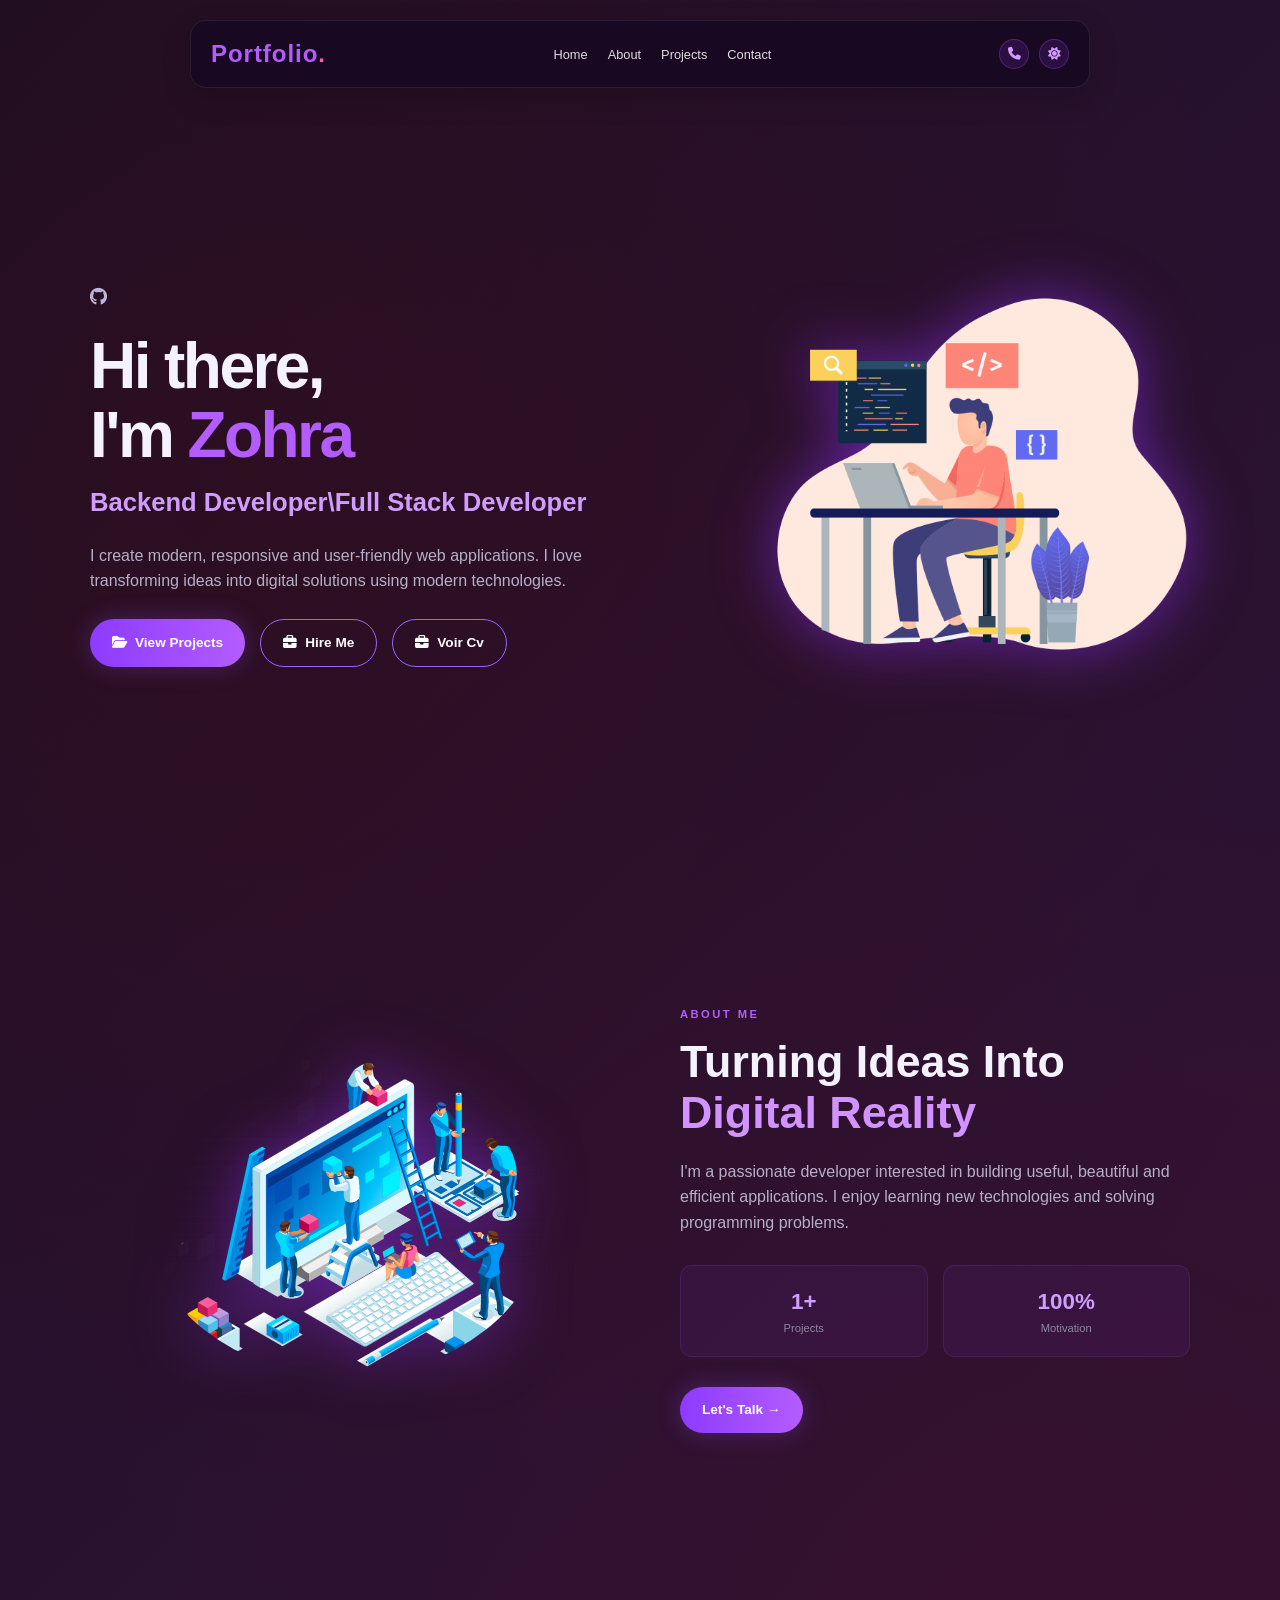
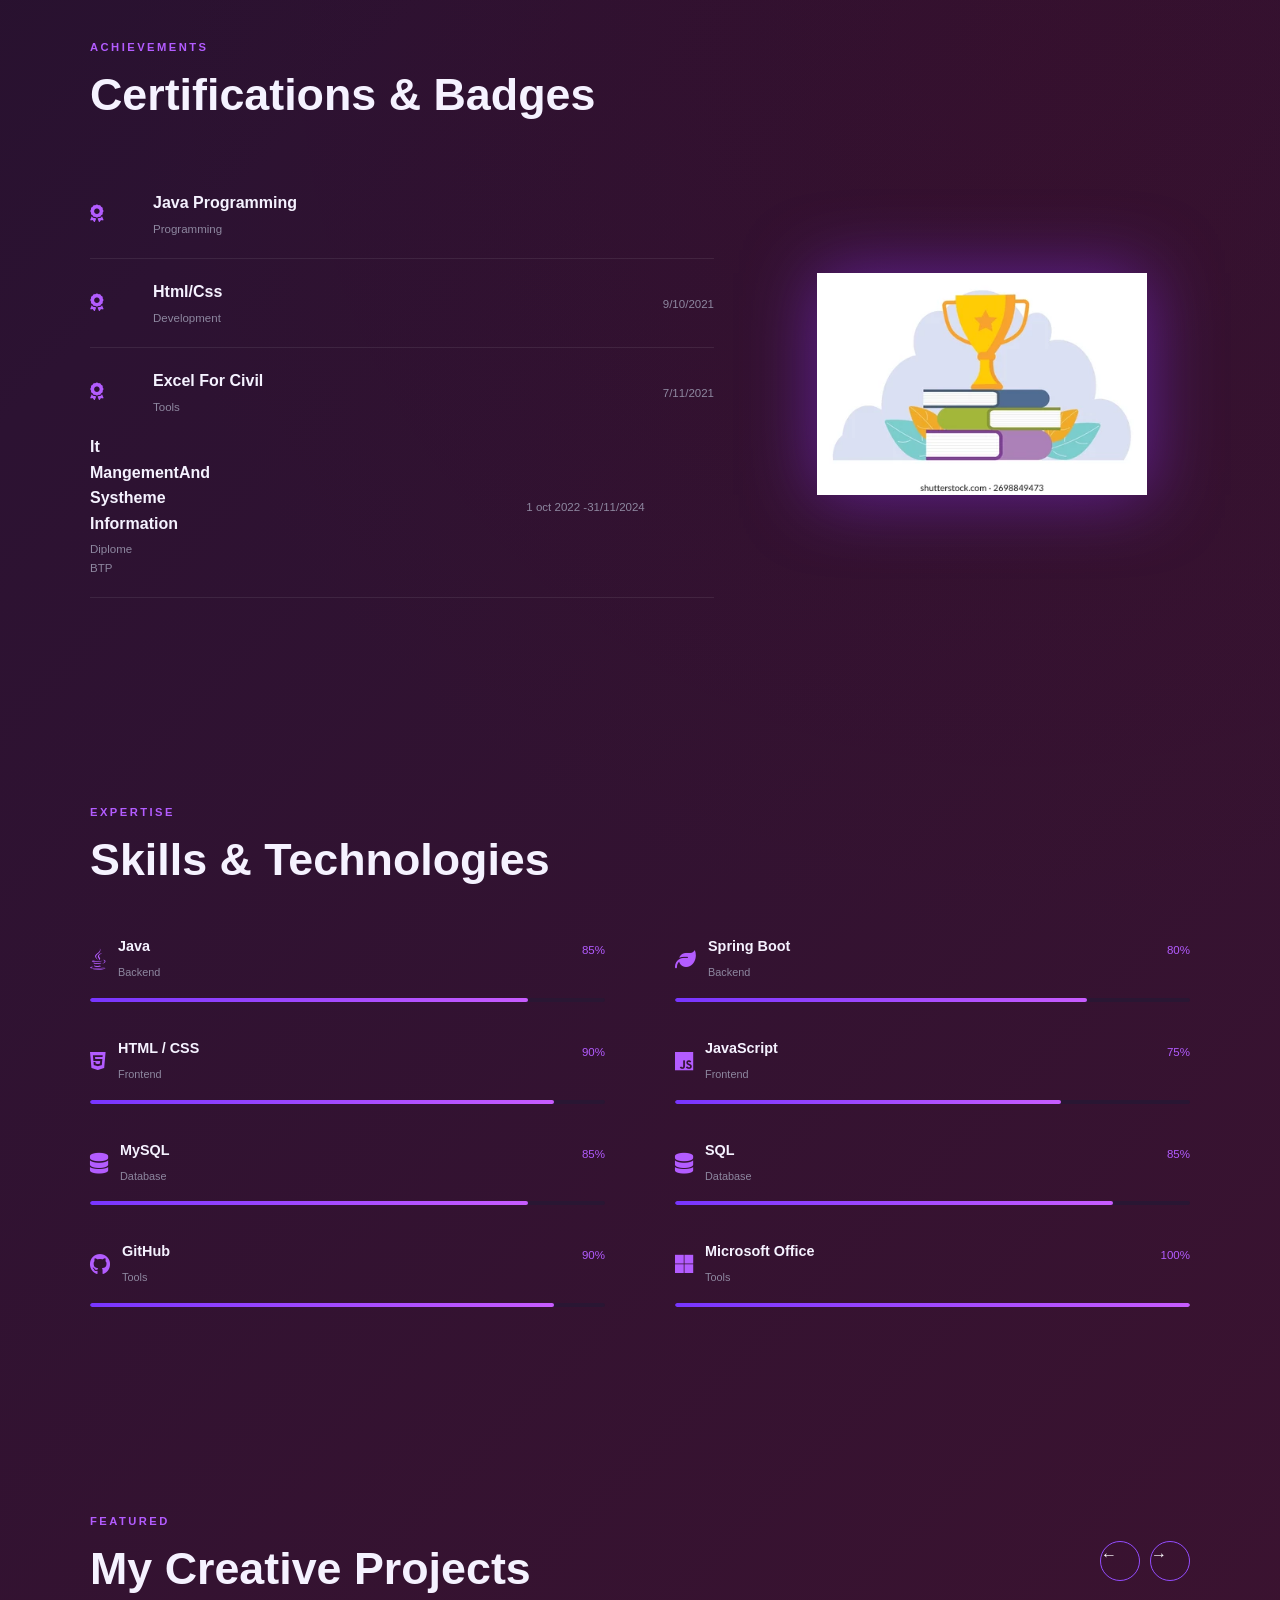
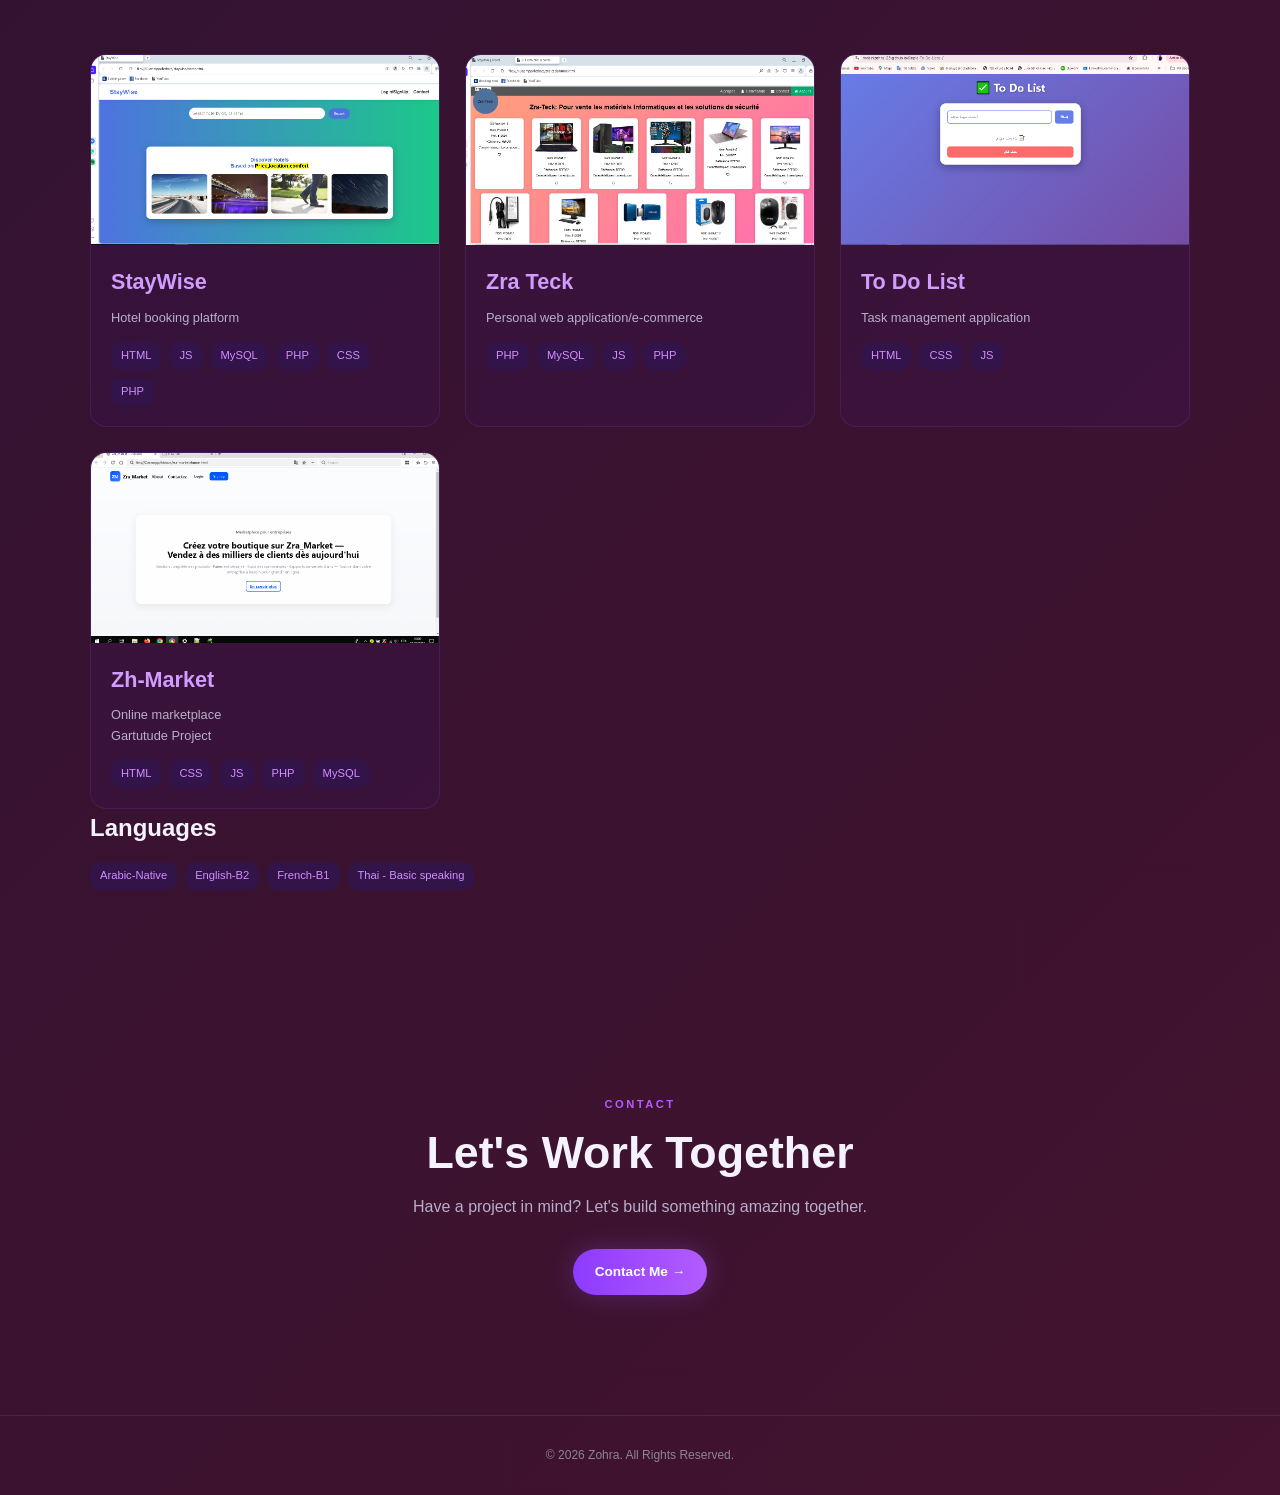
==== index.html @ 06c8cf7c "Revise CV link and certificate information Updated CV link text and modified certificate details." ====
<!DOCTYPE html>
<html lang="en">
<head>
    <meta charset="UTF-8">
    <meta name="viewport" content="width=device-width, initial-scale=1.0">

    <title>My Portfolio</title>

    <link rel="stylesheet" href="style.css">

    <!-- Icons -->
    <link rel="stylesheet"
          href="https://cdnjs.cloudflare.com/ajax/libs/font-awesome/6.5.2/css/all.min.css">
</head>

<body>

    <!-- ================= NAVBAR ================= -->

    <header>
        <nav class="navbar">

            <div class="logo">
                Portfolio<span>.</span>
            </div>

            <ul class="nav-links">
                <li><a href="#home">Home</a></li>
                <li><a href="about.html">About</a></li>
                <li><a href="projet.html">Projects</a></li>
                <li><a href="contact.html">Contact</a></li>
            </ul>

            <div class="nav-icons">
                <i class="fa-solid fa-phone"></i>
                <i class="fa-solid fa-sun"></i>
            </div>

        </nav>
    </header>


    <!-- ================= HERO ================= -->

    <section class="hero" id="home">

        <div class="hero-content">

            <div class="social-icons">
                <a href="https://github.com/MdainiZohra123" target="_blank" rel="noreferrer"><i class="fa-brands fa-github"></i></a>
                <a href="mailto:zohramdaini199@gmail.com"><i class="fa-brands fa-gmail"></i></a>
            </div>

            <h1>
                Hi there,<br> I'm <span>Zohra</span>
            </h1>

            <h2>Backend Developer\Full Stack Developer</h2>

            <p>
                I create modern, responsive and user-friendly web applications.
                I love transforming ideas into digital solutions using modern
                technologies.
            </p>

            <div class="hero-buttons">
                <a href="projet.html" class="btn primary">
                    <i class="fa-solid fa-folder-open"></i>
                    View Projects
                </a>

                <a href="contact.html" class="btn secondary">
                    <i class="fa-solid fa-briefcase"></i>
                    Hire Me
                </a>
                
                <a href="cv.pdf" class="btn secondary">
                    <i class="fa-solid fa-briefcase"></i>
                    Voir  Cv 
                </a>
            </div>

        </div>


        <div class="hero-image">
            <img src="dev.png" alt="Developer">
        </div>

    </section>


    <!-- ================= ABOUT ================= -->

    <section class="about" id="about">

        <div class="about-image">
            <img src="about.png" alt="About me">
        </div>

        <div class="about-content">

            <small>ABOUT ME</small>

            <h2>
                Turning Ideas Into
                <span>Digital Reality</span>
            </h2>

            <p>
                I'm a passionate developer interested in building useful,
                beautiful and efficient applications. I enjoy learning new
                technologies and solving programming problems.
            </p>

            <div class="stats">

              
                <div class="stat">
                    <strong>1+</strong>
                    <span>Projects</span>
                </div>

                <div class="stat">
                    <strong>100%</strong>
                    <span>Motivation</span>
                </div>

            </div>

            <a href="contact.html" class="btn primary">
                Let's Talk →
            </a>

        </div>

    </section>


    <!-- ================= CERTIFICATES ================= -->

    <section class="certificates" id="certificates">

        <div class="section-title">

            <small>ACHIEVEMENTS</small>

            <h2>Certifications & Badges</h2>

        </div>

        <div class="cert-container">

            <div class="cert-list">

                <div class="certificate">
                    <div class="cert-icon">
                        <i class="fa-solid fa-award"></i>
                    </div>

                    <div>
                        <h3>Java Programming</h3>
                        <p>Programming</p>
                    </div>

                </div>


                <div class="certificate">
                    <div class="cert-icon">
                        <i class="fa-solid fa-award"></i>
                    </div>

                    <div>
                        <h3>Html/Css</h3>
                        <p>Development</p>
                    </div>

                    <div class="cert-date">
                        <small>9/10/2021</small>
               
                    </div>
                </div>


                <div class="certificate">
                    <div class="cert-icon">
                        <i class="fa-solid fa-award"></i>
                    </div>

                    <div>
                        <h3>Excel For Civil </h3>
                        <p>Tools</p>
                    </div>

                    <div class="cert-date">
                        <small>7/11/2021</small>
                        
                    </div>
                    
                    <div>
                        <h3>It MangementAnd Systheme Information  </h3>
                        <p>Diplome BTP </p>
                    </div>

                    <div class="cert-date">
                        <small>1 oct 2022 -31/11/2024</small>
                        
                    </div>
                </div>

            </div>

            <div class="certificate-image">
                <img src="cup.webp" alt="Certificate">
            </div>

        </div>

    </section>


    <!-- ================= SKILLS ================= -->

    <section class="skills" id="skills">

        <div class="section-title">

            <small>EXPERTISE</small>

            <h2>Skills & Technologies</h2>

        </div>


        <div class="skills-grid">

            <div class="skill">
                <div class="skill-name">
                    <i class="fa-brands fa-java"></i>
                    <div>
                        <strong>Java</strong>
                        <small>Backend</small>
                    </div>
                </div>

                <span>85%</span>

                <div class="progress">
                    <div style="width:85%"></div>
                </div>
            </div>


            <div class="skill">
                <div class="skill-name">
                    <i class="fa-solid fa-leaf"></i>
                    <div>
                        <strong>Spring Boot</strong>
                        <small>Backend</small>
                    </div>
                </div>

                <span>80%</span>

                <div class="progress">
                    <div style="width:80%"></div>
                </div>
            </div>


            <div class="skill">
                <div class="skill-name">
                    <i class="fa-brands fa-html5"></i>
                    <div>
                        <strong>HTML / CSS</strong>
                        <small>Frontend</small>
                    </div>
                </div>

                <span>90%</span>

                <div class="progress">
                    <div style="width:90%"></div>
                </div>
            </div>


            <div class="skill">
                <div class="skill-name">
                    <i class="fa-brands fa-js"></i>
                    <div>
                        <strong>JavaScript</strong>
                        <small>Frontend</small>
                    </div>
                </div>

                <span>75%</span>

                <div class="progress">
                    <div style="width:75%"></div>
                </div>
            </div>


            <div class="skill">
                <div class="skill-name">
                    <i class="fa-solid fa-database"></i>
                    <div>
                        <strong>MySQL</strong>
                        <small>Database</small>
                    </div>
                </div>

                <span>85%</span>

                <div class="progress">
                    <div style="width:85%"></div>
                </div>
            </div>

            <div class="skill">
                <div class="skill-name">
                    <i class="fa-solid fa-database"></i>
                    <div>
                        <strong>SQL</strong>
                        <small>Database</small>
                    </div>
                </div>

                <span>85%</span>

                <div class="progress">
                    <div style="width:85%"></div>
                </div>
            </div>

            <div class="skill">
                <div class="skill-name">
                    <i class="fa-brands fa-github"></i>
                    <div>
                        <strong>GitHub</strong>
                        <small>Tools</small>
                    </div>
                </div>

                <span>90%</span>

                <div class="progress">
                    <div style="width:90%"></div>
                </div>
            </div>

            <div class="skill">
                <div class="skill-name">
                    <i class="fa-brands fa-microsoft"></i>
                    <div>
                        <strong>Microsoft Office</strong>
                        <small>Tools</small>
                    </div>
                </div>

                <span>100%</span>

                <div class="progress">
                    <div style="width:100%"></div>
                </div>
            </div>

        </div>

    </section>


    <!-- ================= PROJECTS ================= -->

    <section class="projects" id="projects">

        <div class="projects-header">

            <div>
                <small>FEATURED</small>
                <h2>My Creative Projects</h2>
            </div>

            <div class="project-buttons">
                <a class="arrow" href="projet.html" aria-label="View all projects">←</a>
                <a class="arrow" href="projet.html" aria-label="View all projects">→</a>
            </div>

        </div>


        <div class="projects-grid">

            <div class="project-card">
                <img src="projet image/stay-home.PNG" alt="Project 1">

                <div class="project-info">
                    <h3>StayWise</h3>
                    <p>Hotel booking platform</p>

                    <div class="tags">
                        <span>HTML</span>
                        <span>JS</span>
                        <span>MySQL</span>
                        <span>PHP</span>
                        <span>CSS</span>
                        <span>PHP</span>
                    </div>
                </div>
            </div>


            <div class="project-card">
                <img src="projet image/tek-home.PNG" alt="Project 2">

                <div class="project-info">
                    <h3>Zra Teck</h3>
                    <p>Personal web application/e-commerce</p>

                    <div class="tags">
                        <span>PHP</span>
                        <span>MySQL</span>
                        <span>JS</span>
                        <span>PHP</span>    
                    </div>
                </div>
            </div>


            <div class="project-card">
                <img src="projet image/todolisete.PNG" alt="Project 3">

                <div class="project-info">
                    <h3>To Do List</h3>
                    <p>Task management application</p>

                    <div class="tags">
                        <span>HTML</span>
                        <span>CSS</span>
                        <span>JS</span>
                    </div>
                </div>
            </div>
 <div class="project-card">
                <img src="projet image/market-home.PNG" alt="Project 3">

                <div class="project-info">
                    <h3>Zh-Market</h3>
                    <p>Online marketplace<br>Gartutude Project </p>

                    <div class="tags">
                        <span>HTML</span>
                        <span>CSS</span>
                        <span>JS</span>
                        <span>PHP</span>
                        <span>MySQL</span>
                    </div>
                </div>
            </div>
        </div>
        <h2>Languages</h2>

                    <div class="tags">
                        <span>Arabic-Native</span>
                        <span>English-B2</span>
                        <span>French-B1</span>
                        <span>Thai - Basic speaking</span>
                    </div>

    </section>


    <!-- ================= CONTACT ================= -->

    <section class="contact" id="contact">

        <small>CONTACT</small>

        <h2>Let's Work Together</h2>

        <p>
            Have a project in mind? Let's build something amazing together.
        </p>

        <a href="mailto:zohramdaini199@gmail.com" class="btn primary">
            Contact Me →
        </a>

    </section>


    <!-- ================= FOOTER ================= -->

    <footer>
        <p>© 2026 Zohra. All Rights Reserved.</p>
    </footer>

</body>
</html>
---- style.css ----
:root {
    --bg-dark: #1b0f25;
    --bg-mid: #2c1232;
    --bg-light: #43132f;
    --panel: rgba(39, 19, 52, 0.78);
    --panel-soft: rgba(90, 45, 119, 0.2);
    --primary: #b35cff;
    --primary-strong: #8d3bff;
    --primary-soft: #d09dff;
    --text: #f5f2ff;
    --muted: #b7afc9;
    --muted-2: #8d879f;
    --border: rgba(255, 255, 255, 0.08);
    --shadow: rgba(148, 62, 255, 0.35);
}

* {
    margin: 0;
    padding: 0;
    box-sizing: border-box;
}

html {
    scroll-behavior: smooth;
}

body {
    font-family: Arial, sans-serif;
    background:
        radial-gradient(circle at 20% 10%, rgba(80, 8, 8, 0.25), transparent 24%),
        radial-gradient(circle at 80% 35%, rgba(87, 5, 26, 0.14), transparent 28%),
        linear-gradient(135deg, var(--bg-dark), var(--bg-mid) 34%, var(--bg-light));
    color: var(--text);
    line-height: 1.6;
}

img {
    max-width: 100%;
    display: block;
}

a {
    color: inherit;
    text-decoration: none;
}

ul {
    list-style: none;
}

section {
    width: min(90%, 1100px);
    margin: 0 auto;
    padding: 100px 0;
}

h1,
h2,
h3,
p {
    margin: 0;
}

/* ================= NAVBAR ================= */

header {
    position: fixed;
    top: 20px;
    left: 50%;
    transform: translateX(-50%);
    width: min(90%, 900px);
    z-index: 1000;
}

.navbar,
header nav {
    display: flex;
    align-items: center;
    justify-content: space-between;
    gap: 20px;
    padding: 14px 20px;
    background: rgba(24, 8, 34, 0.82);
    border: 1px solid var(--border);
    border-radius: 16px;
    backdrop-filter: blur(14px);
    -webkit-backdrop-filter: blur(14px);
    box-shadow: 0 10px 30px rgba(0, 0, 0, 0.15);
}

.logo {
    font-size: 1.5rem;
    font-weight: 700;
    color: var(--primary);
    letter-spacing: 0.04em;
}

.logo span {
    color: #ff5ca8;
}

.nav-links,
header nav ul {
    display: flex;
    align-items: center;
    gap: 20px;
}

.nav-links a,
header nav a {
    color: #ddd;
    font-size: 0.8rem;
    transition: color 0.3s ease;
}

.nav-links a:hover,
header nav a:hover,
header nav a.active {
    color: var(--primary-soft);
}

.nav-icons {
    display: flex;
    align-items: center;
    gap: 10px;
}

.nav-icons i {
    width: 30px;
    height: 30px;
    display: flex;
    align-items: center;
    justify-content: center;
    border-radius: 50%;
    background: rgba(125, 53, 197, 0.18);
    color: var(--primary-soft);
    font-size: 0.8rem;
    border: 1px solid rgba(179, 92, 255, 0.28);
}

/* ================= HERO ================= */

.hero {
    min-height: 100vh;
    display: flex;
    align-items: center;
    justify-content: space-between;
    gap: 40px;
    padding-top: 150px;
}

.hero-content,
.hero-text {
    max-width: 560px;
}

.social-icons {
    display: flex;
    gap: 20px;
    margin-bottom: 20px;
}

.social-icons a {
    color: #bdb4d9;
    font-size: 1.1rem;
    transition: color 0.3s ease;
}

.social-icons a:hover {
    color: var(--primary);
}

.hero h1,
.page-title h1 {
    font-size: clamp(2.7rem, 5vw, 4.5rem);
    line-height: 1.08;
    letter-spacing: -0.04em;
}

.hero h1 span {
    color: var(--primary);
}

.hero h2,
.page-title .hello,
.hello {
    color: var(--primary-soft);
    margin: 12px 0;
    font-size: clamp(1.2rem, 2vw, 1.7rem);
}

.hero p,
.page-title p,
.about-content p,
.contact p,
.project-info p,
.contact-item p,
.contact-item a {
    color: var(--muted);
}

.hero p {
    max-width: 500px;
    margin: 20px 0;
}

.hero-buttons,
.buttons {
    display: flex;
    flex-wrap: wrap;
    gap: 15px;
    margin-top: 25px;
}

.btn {
    display: inline-flex;
    align-items: center;
    justify-content: center;
    gap: 8px;
    padding: 12px 22px;
    border-radius: 999px;
    text-decoration: none;
    font-weight: 700;
    font-size: 0.85rem;
    transition: transform 0.3s ease, box-shadow 0.3s ease, border-color 0.3s ease;
}

.btn:hover {
    transform: translateY(-2px);
}

.primary {
    background: linear-gradient(90deg, var(--primary-strong), var(--primary));
    color: #fff;
    box-shadow: 0 0 25px rgba(160, 80, 255, 0.28);
}

.secondary {
    border: 1px solid #9d60ff;
    color: #fff;
    background: transparent;
}

.secondary:hover {
    background: rgba(145, 75, 255, 0.14);
}

.hero-image {
    width: min(42%, 430px);
    text-align: center;
}

.hero-image img {
    width: 100%;
    max-width: 430px;
    filter: drop-shadow(0 0 30px rgba(145, 50, 255, 0.55));
}

/* ================= ABOUT ================= */

.about {
    display: grid;
    grid-template-columns: 1fr 1fr;
    gap: 80px;
    align-items: center;
}

.about-image {
    text-align: center;
}

.about-image img {
    width: min(80%, 400px);
    border-radius: 50%;
    filter: drop-shadow(0 0 30px rgba(150, 50, 255, 0.5));
    margin: 0 auto;
}

.about-content small,
.section-title small,
.projects-header small,
.contact small {
    color: var(--primary);
    letter-spacing: 0.22em;
    font-weight: 700;
    font-size: 0.7rem;
}

.about-content h2,
.contact h2,
.projects-header h2,
.section-title h2 {
    font-size: clamp(2.1rem, 4vw, 2.8rem);
    line-height: 1.15;
    margin: 10px 0 20px;
}

.about-content h2 span {
    color: #d193ff;
}

.stats {
    display: flex;
    gap: 15px;
    margin: 30px 0;
}

.stat {
    flex: 1;
    text-align: center;
    padding: 18px 12px;
    background: rgba(100, 40, 150, 0.15);
    border: 1px solid rgba(160, 80, 255, 0.15);
    border-radius: 12px;
}

.stat strong {
    display: block;
    font-size: 1.4rem;
    color: var(--primary-soft);
}

.stat span {
    display: block;
    font-size: 0.7rem;
    color: var(--muted-2);
}

/* ================= CERTIFICATES ================= */

.section-title {
    margin-bottom: 50px;
}

.cert-container {
    display: grid;
    grid-template-columns: 1.5fr 1fr;
    gap: 60px;
    align-items: center;
}

.certificate {
    display: grid;
    grid-template-columns: 45px 1fr auto;
    align-items: center;
    gap: 18px;
    padding: 20px 0;
    border-bottom: 1px solid var(--border);
}

.cert-icon {
    color: var(--primary);
    font-size: 1.1rem;
}

.certificate h3 {
    font-size: 1rem;
    margin-bottom: 4px;
}

.certificate p,
.cert-date small {
    color: #8d879f;
    font-size: 0.72rem;
}

.cert-date {
    text-align: right;
}

.cert-date a {
    display: block;
    color: var(--primary);
    text-decoration: none;
    font-size: 0.7rem;
}

.certificate-image {
    text-align: center;
}

.certificate-image img {
    width: min(100%, 330px);
    margin: 0 auto;
    filter: drop-shadow(0 0 35px rgba(145, 50, 255, 0.5));
}

/* ================= SKILLS ================= */

.skills-grid {
    display: grid;
    grid-template-columns: repeat(2, minmax(0, 1fr));
    gap: 35px 70px;
}

.skill {
    position: relative;
}

.skill-name {
    display: flex;
    align-items: center;
    gap: 12px;
}

.skill-name > i {
    color: var(--primary);
    font-size: 1.3rem;
}

.skill-name strong {
    display: block;
    font-size: 0.9rem;
}

.skill-name small {
    color: var(--muted-2);
    font-size: 0.68rem;
}

.skill-card {
    padding: 22px;
    background: var(--panel);
    border: 1px solid var(--border);
    border-radius: 14px;
}

.skill-card h3 {
    color: var(--primary-soft);
    margin-bottom: 6px;
}

.skill-card p {
    color: var(--muted);
    font-size: 0.85rem;
}

.skill > span {
    position: absolute;
    right: 0;
    top: 6px;
    font-size: 0.72rem;
    color: var(--primary);
}

.progress {
    width: 100%;
    height: 4px;
    background: rgba(40, 23, 52, 0.9);
    border-radius: 999px;
    margin-top: 14px;
    overflow: hidden;
}

.progress div {
    height: 100%;
    background: linear-gradient(90deg, #7835ff, #c85cff);
    border-radius: 999px;
}

/* ================= PROJECTS ================= */

.projects-header {
    display: flex;
    justify-content: space-between;
    align-items: center;
    gap: 20px;
    margin-bottom: 40px;
}

.project-buttons {
    display: flex;
    gap: 10px;
}

.project-buttons button,
.arrow {
    width: 40px;
    height: 40px;
    border-radius: 50%;
    border: 1px solid #944dff;
    background: transparent;
    color: #fff;
    cursor: pointer;
    transition: all 0.3s ease;
}

.project-buttons button:hover,
.arrow:hover {
    background: rgba(145, 75, 255, 0.15);
    transform: translateY(-2px);
}

.projects-grid,
.projects-container {
    display: grid;
    grid-template-columns: repeat(3, minmax(0, 1fr));
    gap: 25px;
}

.project-card {
    overflow: hidden;
    background: rgba(61, 23, 90, 0.25);
    border-radius: 16px;
    border: 1px solid rgba(170, 80, 255, 0.15);
    transition: transform 0.3s ease, border-color 0.3s ease;
}

.project-card:hover {
    transform: translateY(-8px);
    border-color: #934aff;
}

.project-card > img,
.image-container img {
    width: 100%;
    height: 190px;
    object-fit: cover;
}

.image-container {
    position: relative;
}

.image-container .arrow {
    position: absolute;
    top: 50%;
    transform: translateY(-50%);
    background: rgba(17, 8, 25, 0.6);
}

.image-container .arrow.left {
    left: 12px;
}

.image-container .arrow.right {
    right: 12px;
}

.project-info {
    padding: 20px;
}

.project-info h3,
.project-info h2 {
    color: var(--primary-soft);
    margin-bottom: 8px;
    font-size: 1.35rem;
}

.project-info p {
    font-size: 0.8rem;
}

.tags {
    display: flex;
    flex-wrap: wrap;
    gap: 8px;
    margin-top: 14px;
}

.tags span {
    padding: 5px 10px;
    border-radius: 10px;
    background: rgba(50, 21, 76, 0.9);
    color: #d18dff;
    font-size: 0.7rem;
}

.project-btn {
    display: inline-block;
    margin-top: 16px;
    padding: 10px 16px;
    border-radius: 999px;
    background: linear-gradient(90deg, var(--primary-strong), var(--primary));
    color: #fff;
    font-size: 0.78rem;
    font-weight: 700;
}

/* ================= CONTACT ================= */

.contact {
    text-align: center;
    padding-bottom: 120px;
}

.contact h2 {
    margin: 12px 0 15px;
}

.contact p {
    margin-bottom: 30px;
}

.contact-container {
    width: min(90%, 800px);
    margin: 0 auto;
}

.contact-card {
    display: grid;
    gap: 18px;
    padding: 30px;
    background: rgba(45, 20, 62, 0.7);
    border: 1px solid var(--border);
    border-radius: 18px;
    box-shadow: 0 18px 40px rgba(0, 0, 0, 0.12);
}

.contact-item {
    background: rgba(89, 48, 115, 0.15);
    border: 1px solid rgba(179, 92, 255, 0.15);
    border-radius: 12px;
    padding: 18px 20px;
    text-align: left;
}

.contact-item h3 {
    color: var(--primary-soft);
    margin-bottom: 6px;
    font-size: 1rem;
}

.contact-item a,
.contact-item p {
    color: var(--muted);
}

/* ================= PAGE TITLE ================= */

.page-title {
    width: min(90%, 1100px);
    margin: 0 auto;
    padding: 120px 0 40px;
}

.page-title .hello {
    margin: 0 0 10px;
}

.page-title h1 {
    margin-bottom: 12px;
}

.page-title > p:last-child,
.page-title > p {
    color: var(--muted);
    max-width: 640px;
}

/* ================= FOOTER ================= */

footer {
    text-align: center;
    padding: 30px 20px;
    border-top: 1px solid var(--border);
    color: #8b8598;
    font-size: 0.75rem;
}

/* ================= RESPONSIVE ================= */

@media (max-width: 800px) {
    header {
        top: 10px;
        width: 92%;
    }

    .navbar,
    header nav {
        padding: 12px 16px;
    }

    .nav-links,
    header nav ul {
        display: flex;
        flex-wrap: wrap;
        justify-content: center;
        gap: 10px 14px;
    }

    .hero,
    .about,
    .cert-container,
    .skills-grid,
    .projects-grid,
    .projects-container {
        grid-template-columns: 1fr;
        display: grid;
    }

    .hero {
        min-height: auto;
        padding-top: 130px;
        text-align: center;
    }

    .hero-content,
    .hero-text {
        max-width: 100%;
    }

    .hero-image {
        width: 78%;
        margin: 0 auto;
    }

    .social-icons,
    .hero-buttons,
    .buttons {
        justify-content: center;
    }

    .about {
        text-align: center;
    }

    .stats {
        flex-direction: column;
    }

    .certificate-image {
        display: none;
    }

    .projects-header {
        align-items: flex-end;
    }

    section {
        padding: 70px 0;
    }

    .page-title {
        padding-top: 120px;
    }
}
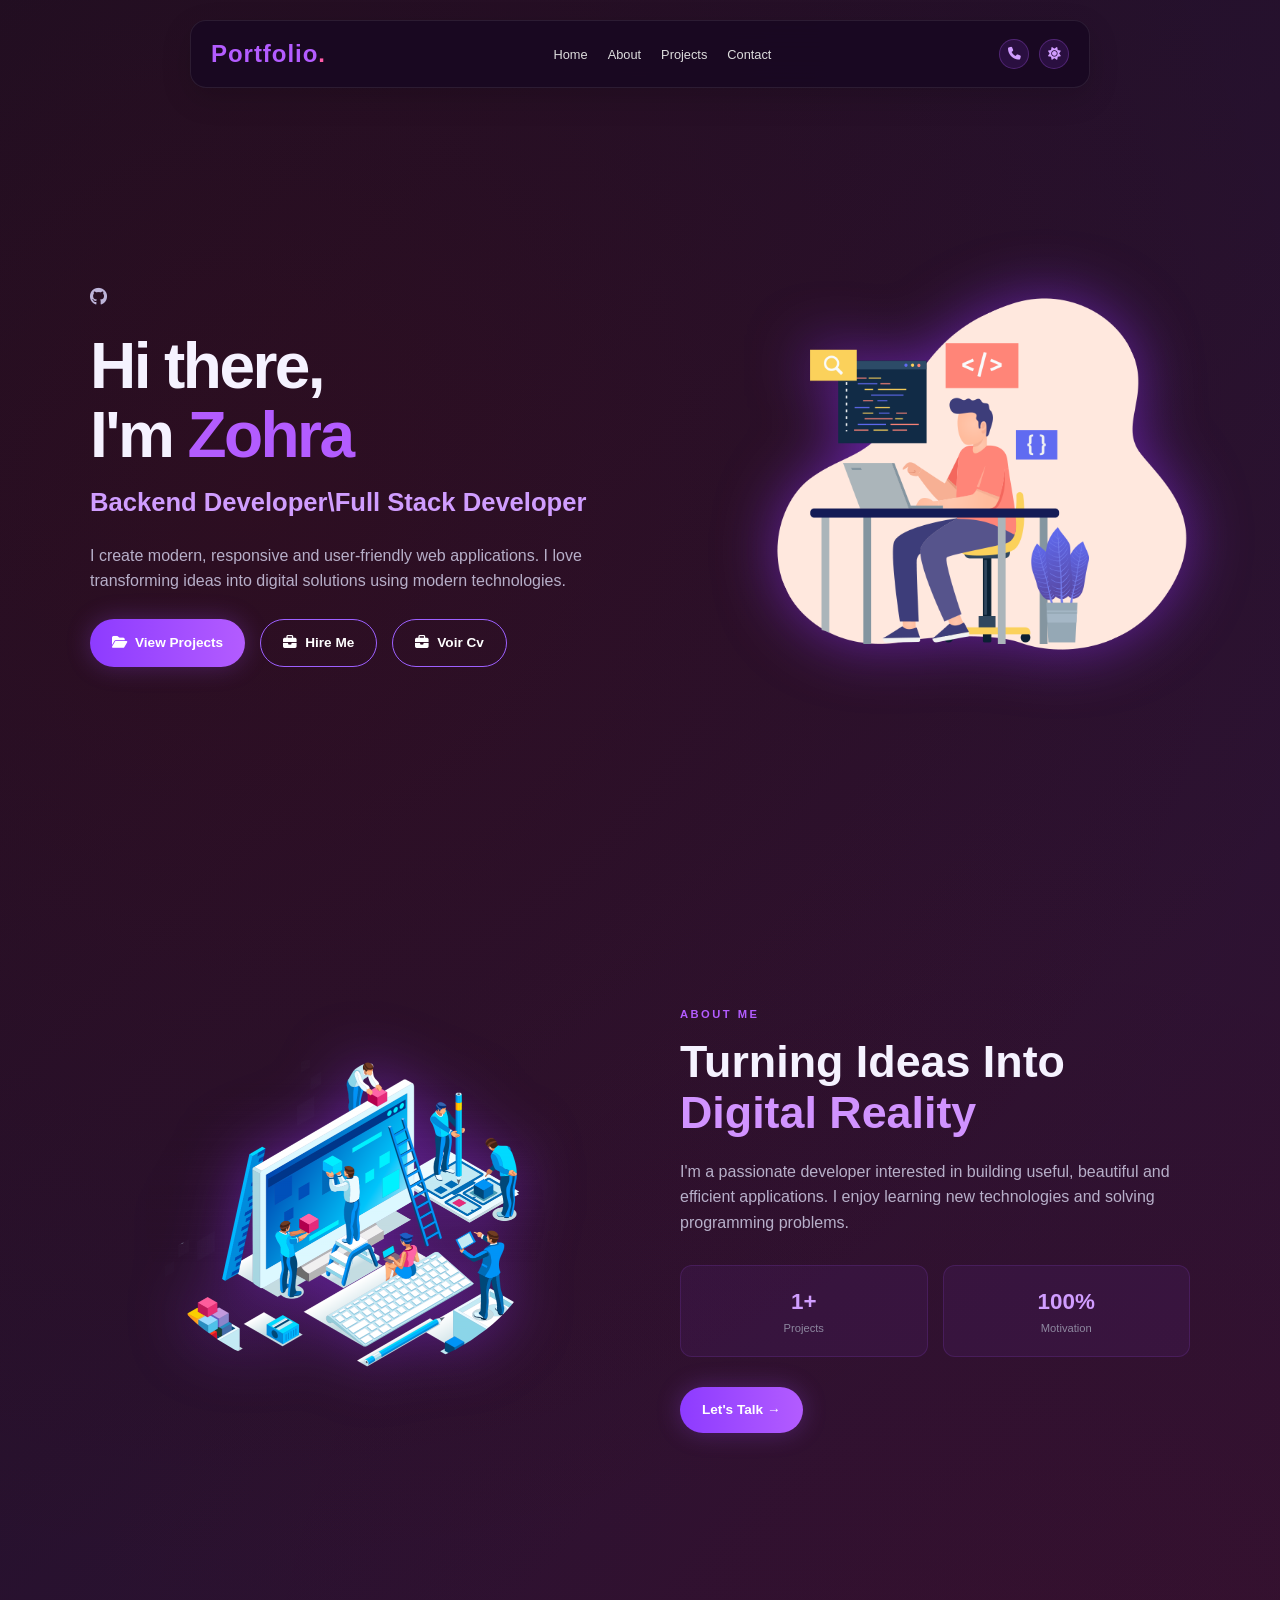
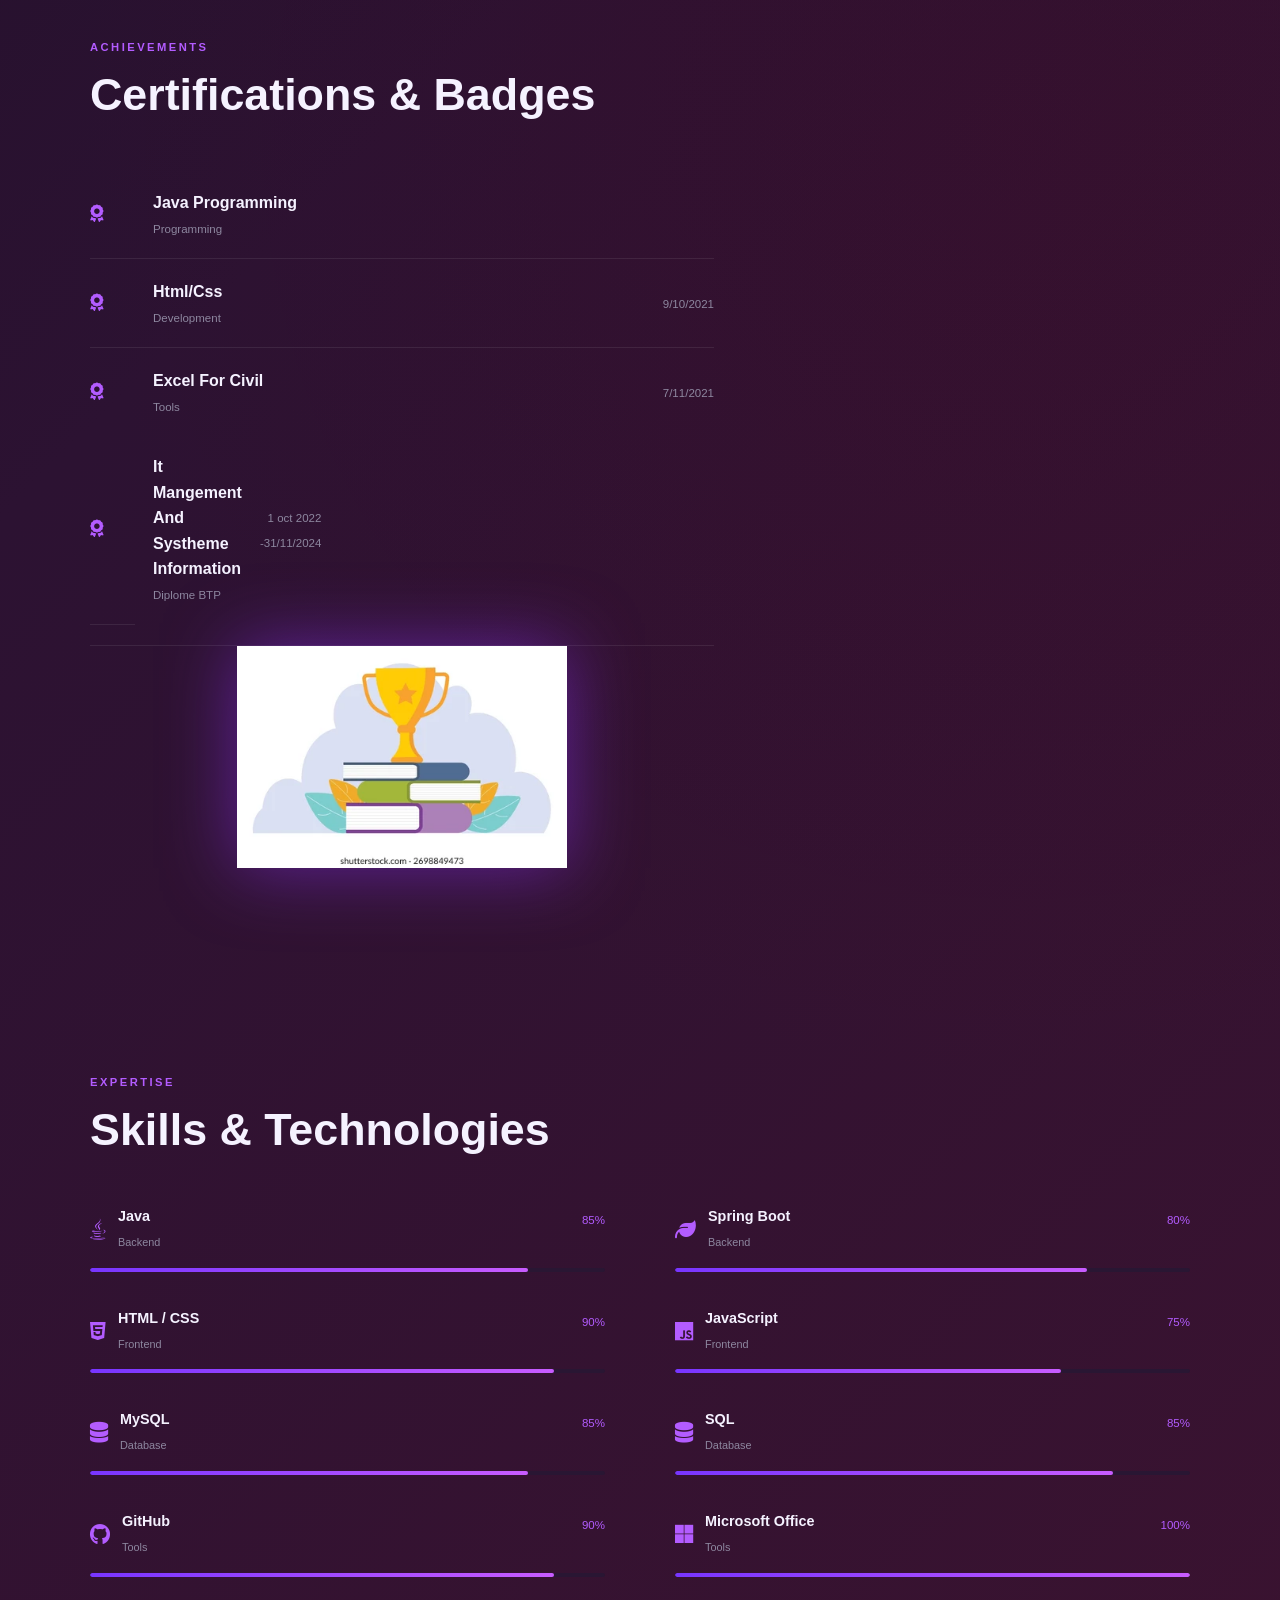
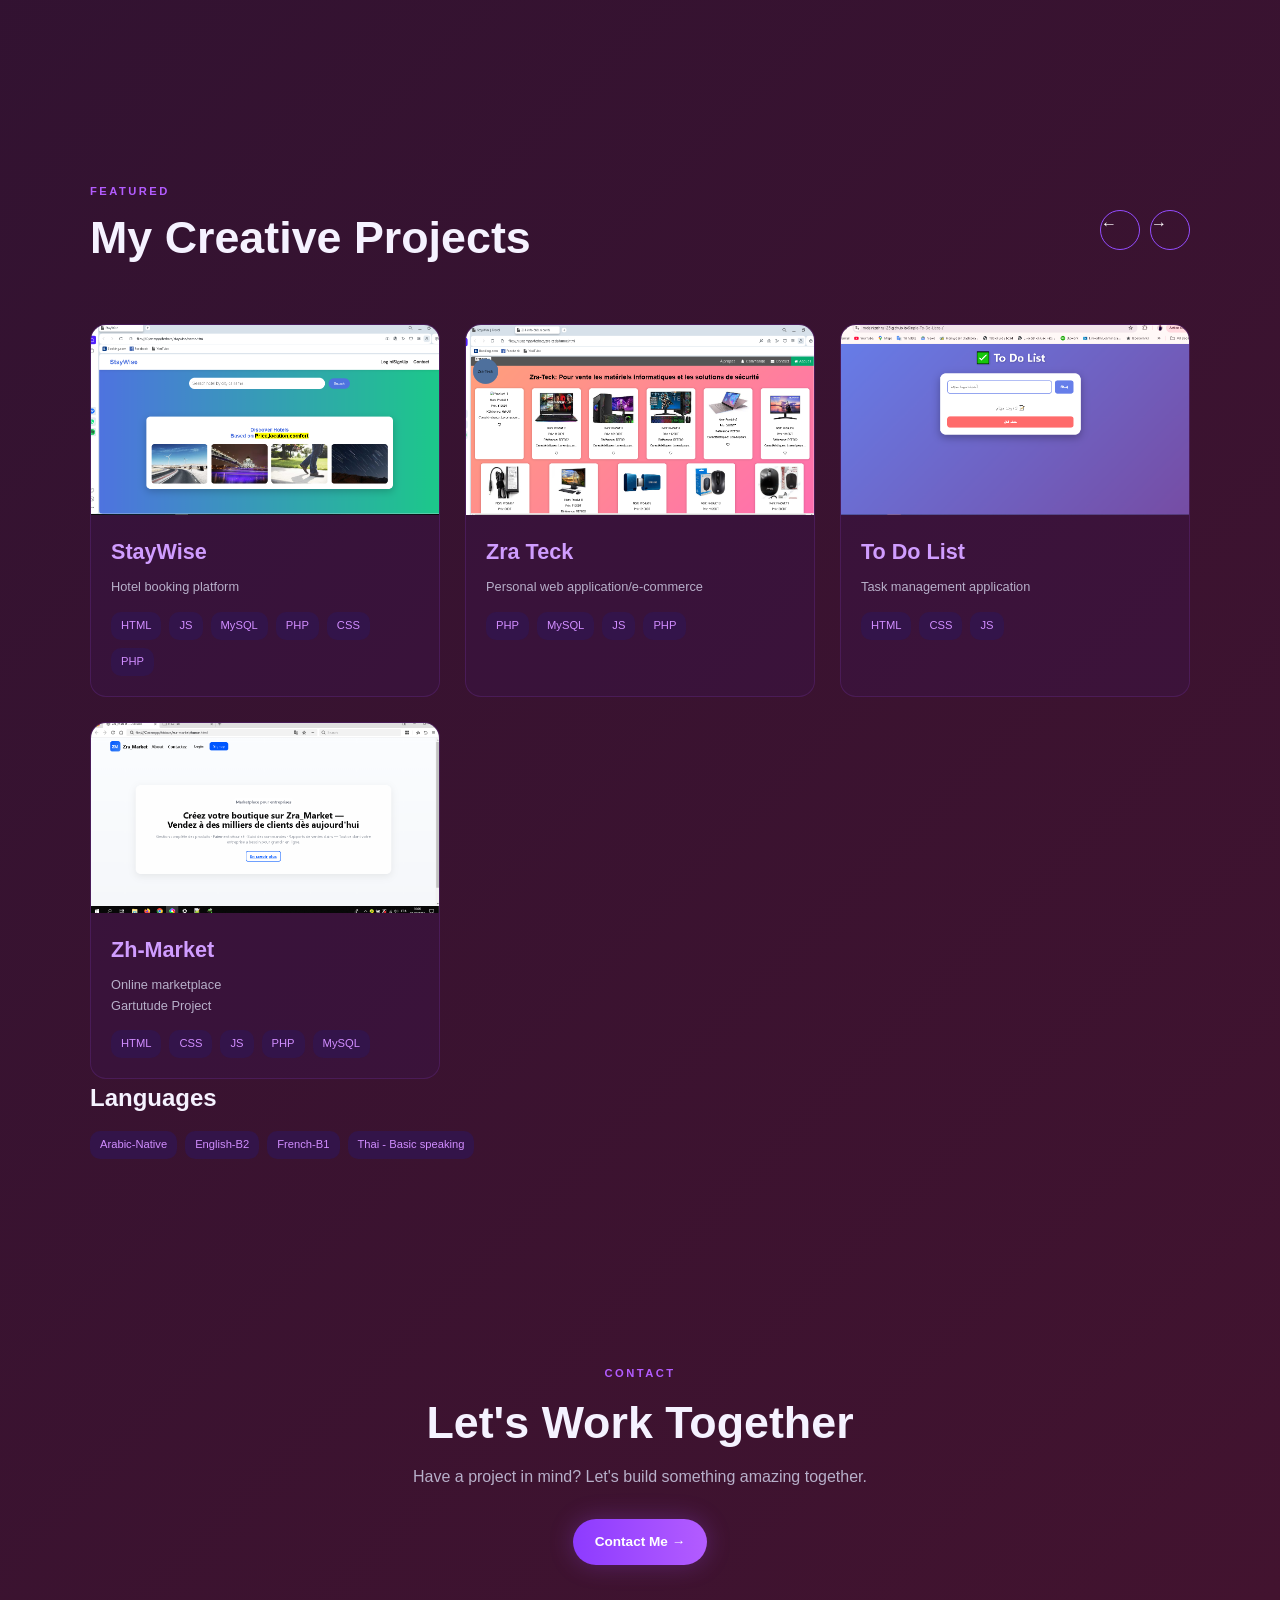
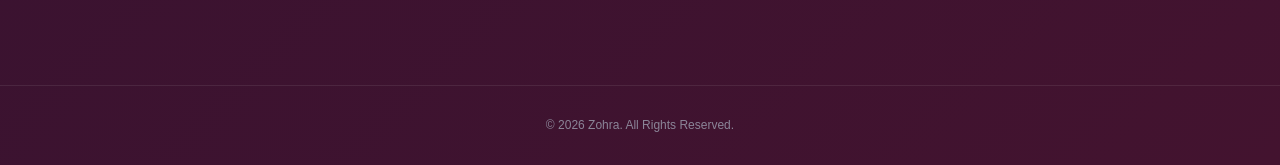
==== commit 8319b13d: "Fix typo in certificate title" ====
--- a/index.html
+++ b/index.html
@@ -198,8 +198,13 @@
                         
                     </div>
                     
-                    <div>
-                        <h3>It MangementAnd Systheme Information  </h3>
+                     <div class="certificate">
+                    <div class="cert-icon">
+                        <i class="fa-solid fa-award"></i>
+                    </div>
+
+                    <div>
+                        <h3>It Mangement And Systheme Information  </h3>
                         <p>Diplome BTP </p>
                     </div>
 
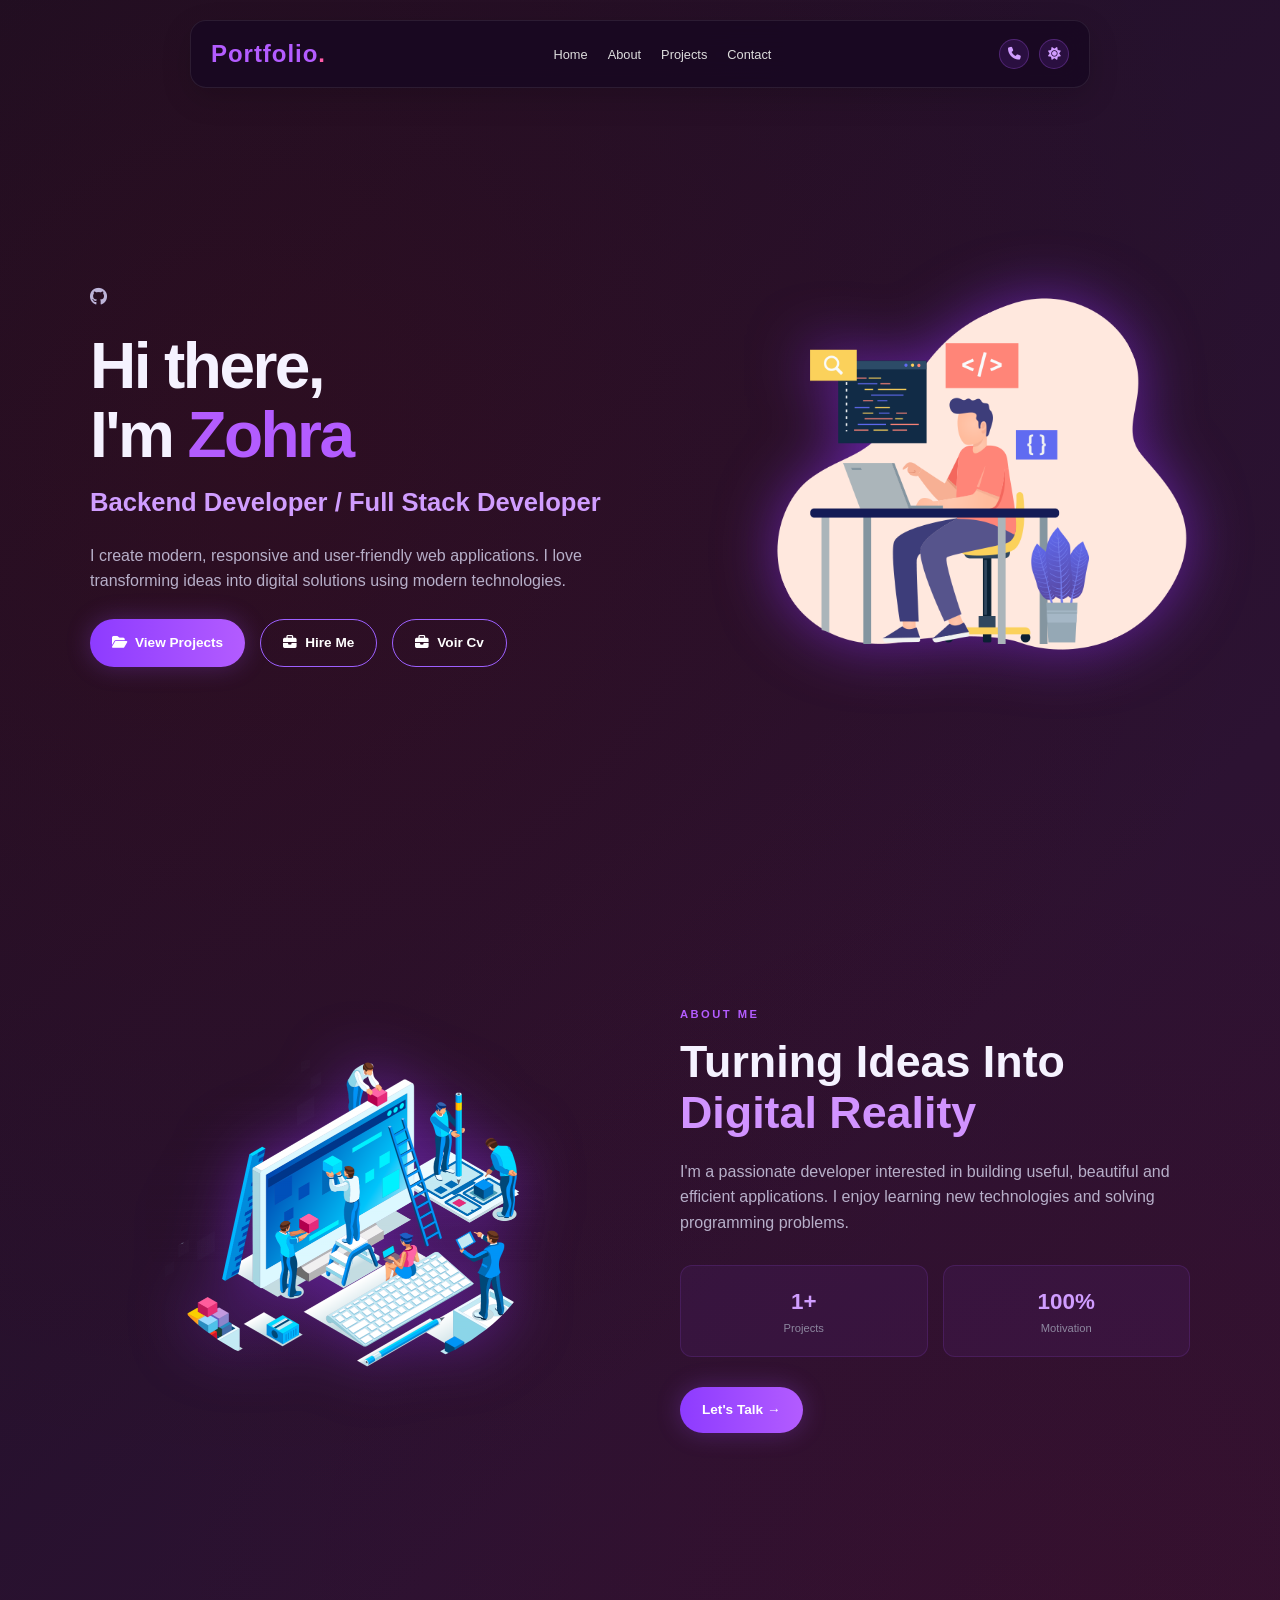
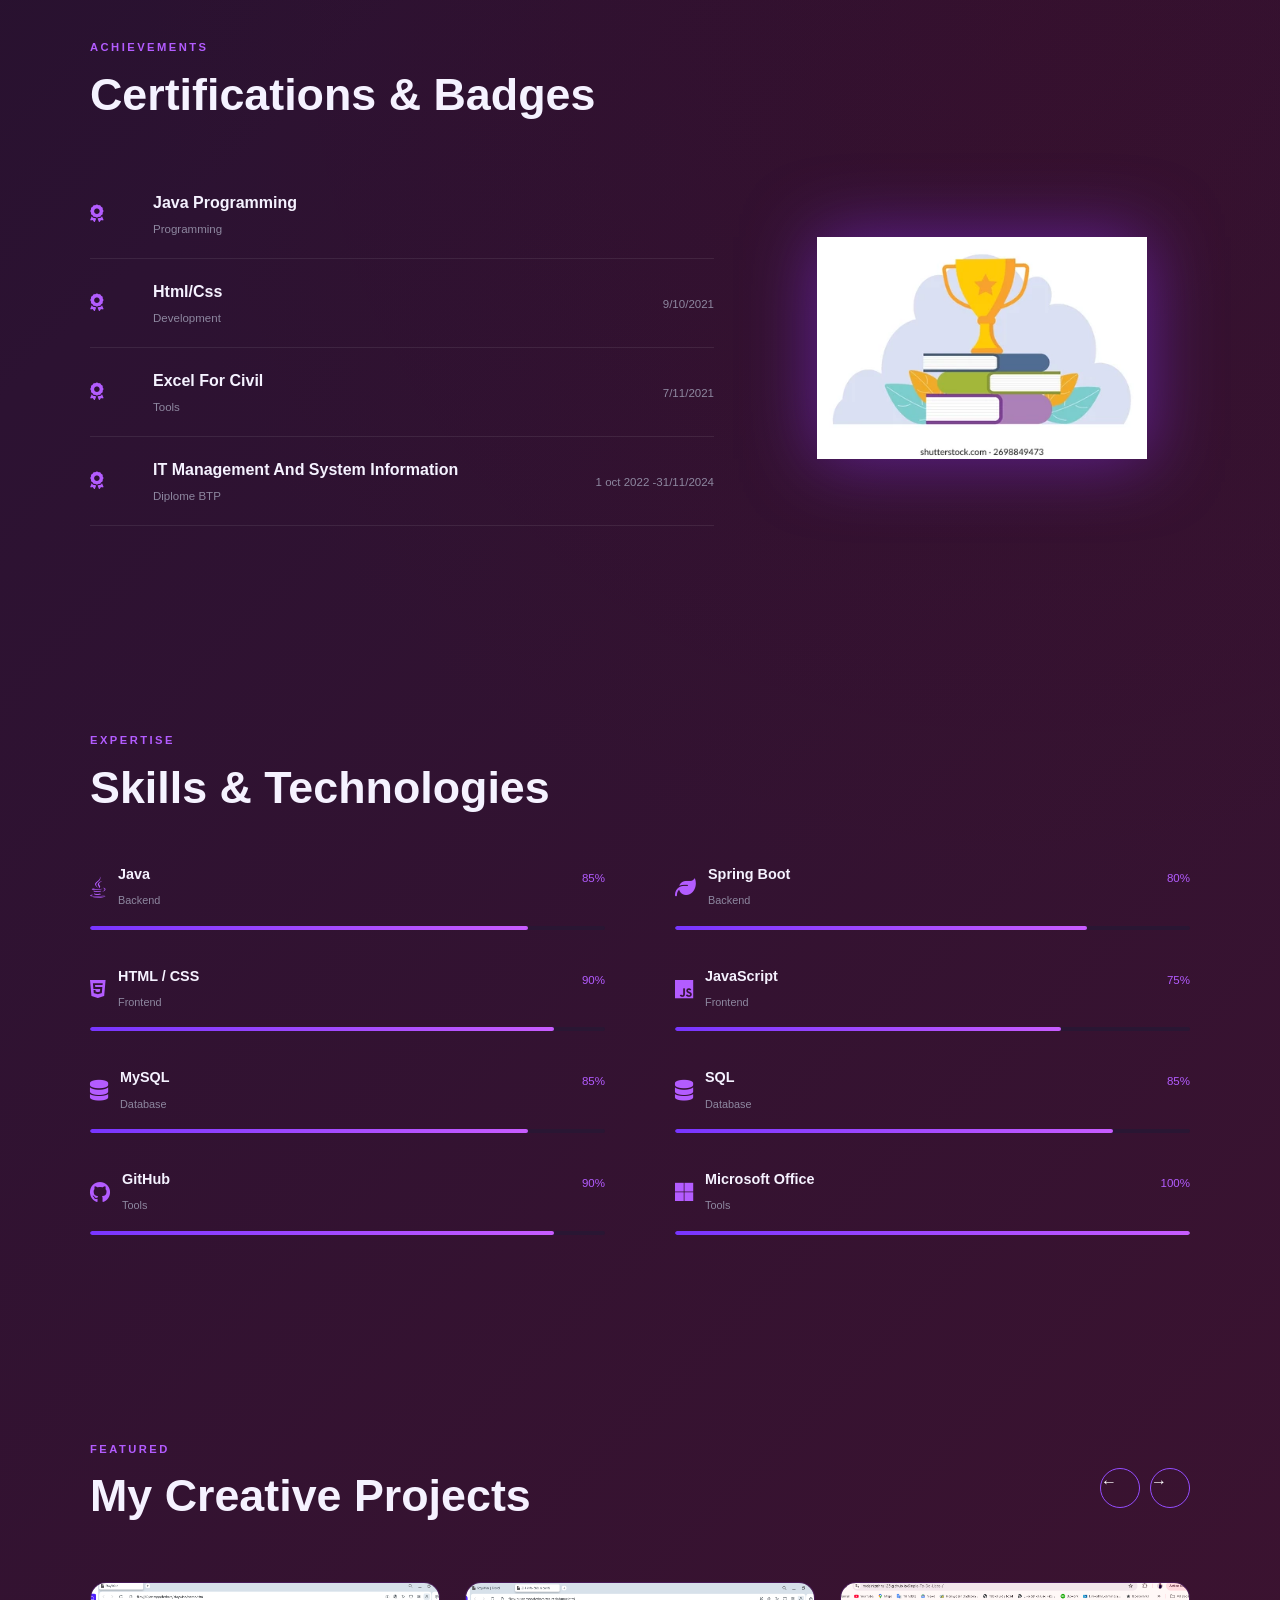
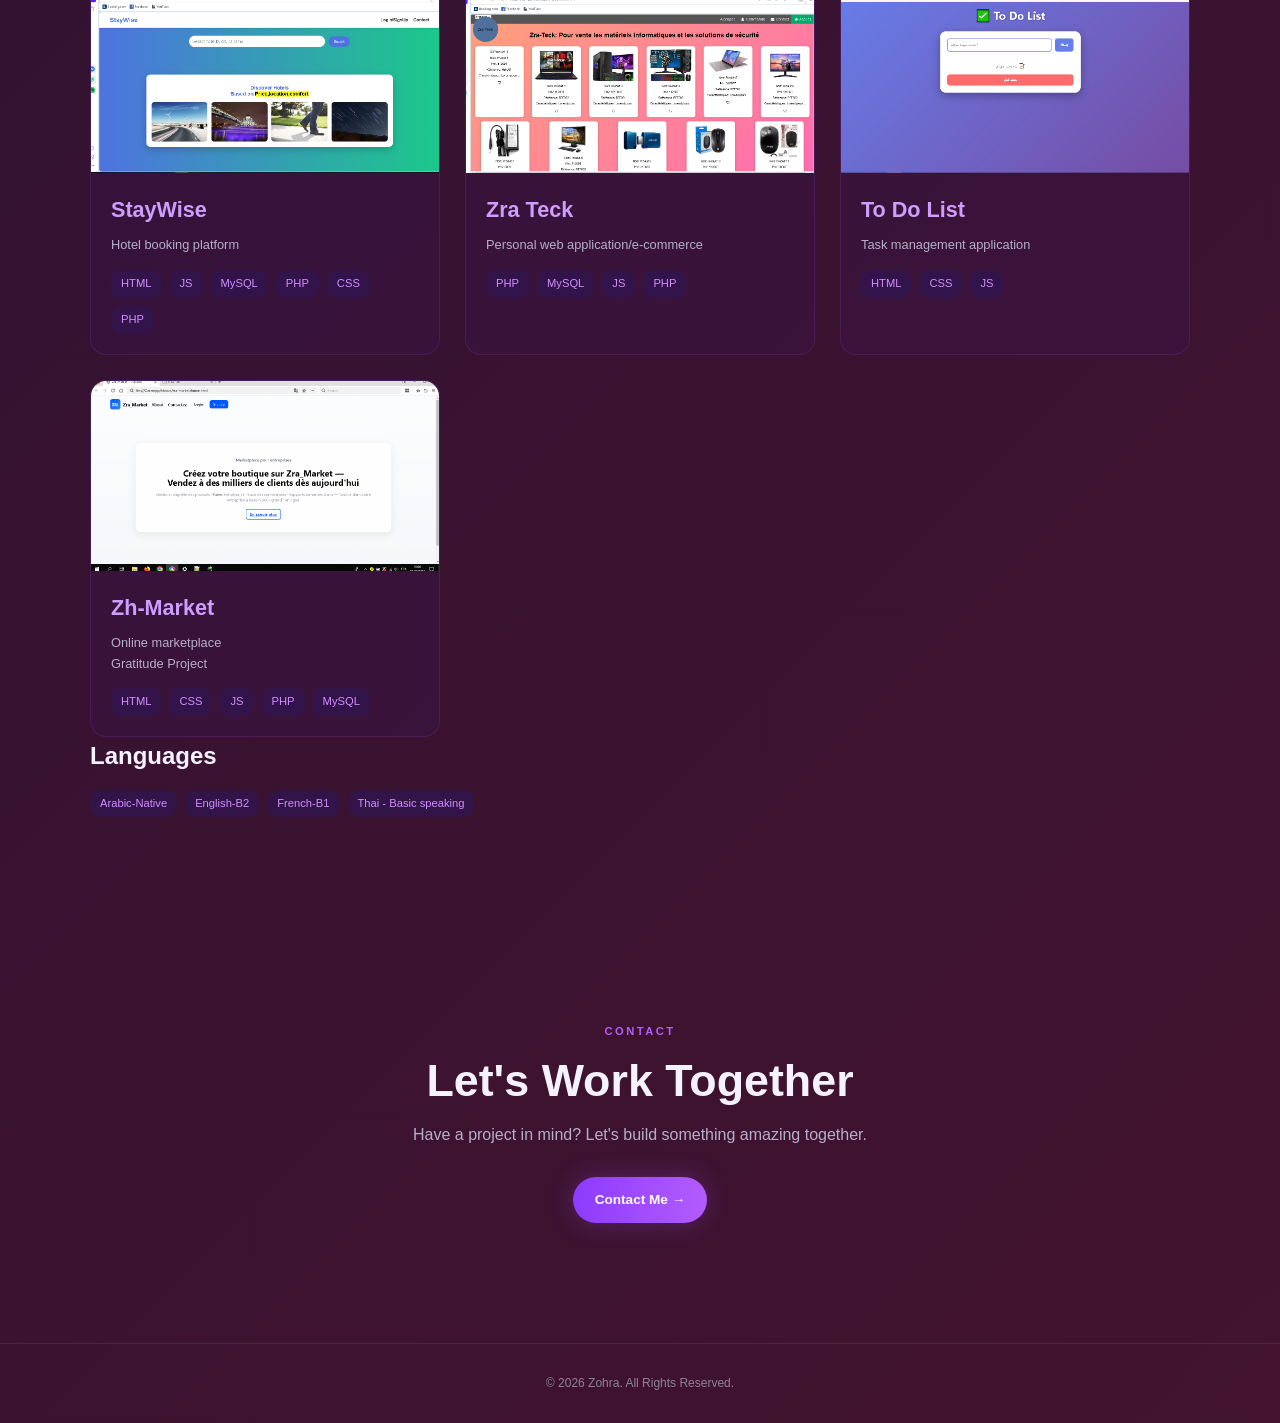
==== commit eddfc31c: "Fix typos and HTML structure issues in index.html" ====
--- a/index.html
+++ b/index.html
@@ -55,7 +55,7 @@
                 Hi there,<br> I'm <span>Zohra</span>
             </h1>
 
-            <h2>Backend Developer\Full Stack Developer</h2>
+            <h2>Backend Developer / Full Stack Developer</h2>
 
             <p>
                 I create modern, responsive and user-friendly web applications.
@@ -197,14 +197,15 @@
                         <small>7/11/2021</small>
                         
                     </div>
-                    
-                     <div class="certificate">
+                </div>
+
+                <div class="certificate">
                     <div class="cert-icon">
                         <i class="fa-solid fa-award"></i>
                     </div>
 
                     <div>
-                        <h3>It Mangement And Systheme Information  </h3>
+                        <h3>IT Management And System Information</h3>
                         <p>Diplome BTP </p>
                     </div>
 
@@ -448,12 +449,13 @@
                     </div>
                 </div>
             </div>
- <div class="project-card">
-                <img src="projet image/market-home.PNG" alt="Project 3">
+
+            <div class="project-card">
+                <img src="projet image/market-home.PNG" alt="Project 4">
 
                 <div class="project-info">
                     <h3>Zh-Market</h3>
-                    <p>Online marketplace<br>Gartutude Project </p>
+                    <p>Online marketplace<br>Gratitude Project</p>
 
                     <div class="tags">
                         <span>HTML</span>
@@ -464,15 +466,17 @@
                     </div>
                 </div>
             </div>
-        </div>
+
+        </div>
+
         <h2>Languages</h2>
 
-                    <div class="tags">
-                        <span>Arabic-Native</span>
-                        <span>English-B2</span>
-                        <span>French-B1</span>
-                        <span>Thai - Basic speaking</span>
-                    </div>
+        <div class="tags">
+            <span>Arabic-Native</span>
+            <span>English-B2</span>
+            <span>French-B1</span>
+            <span>Thai - Basic speaking</span>
+        </div>
 
     </section>
 
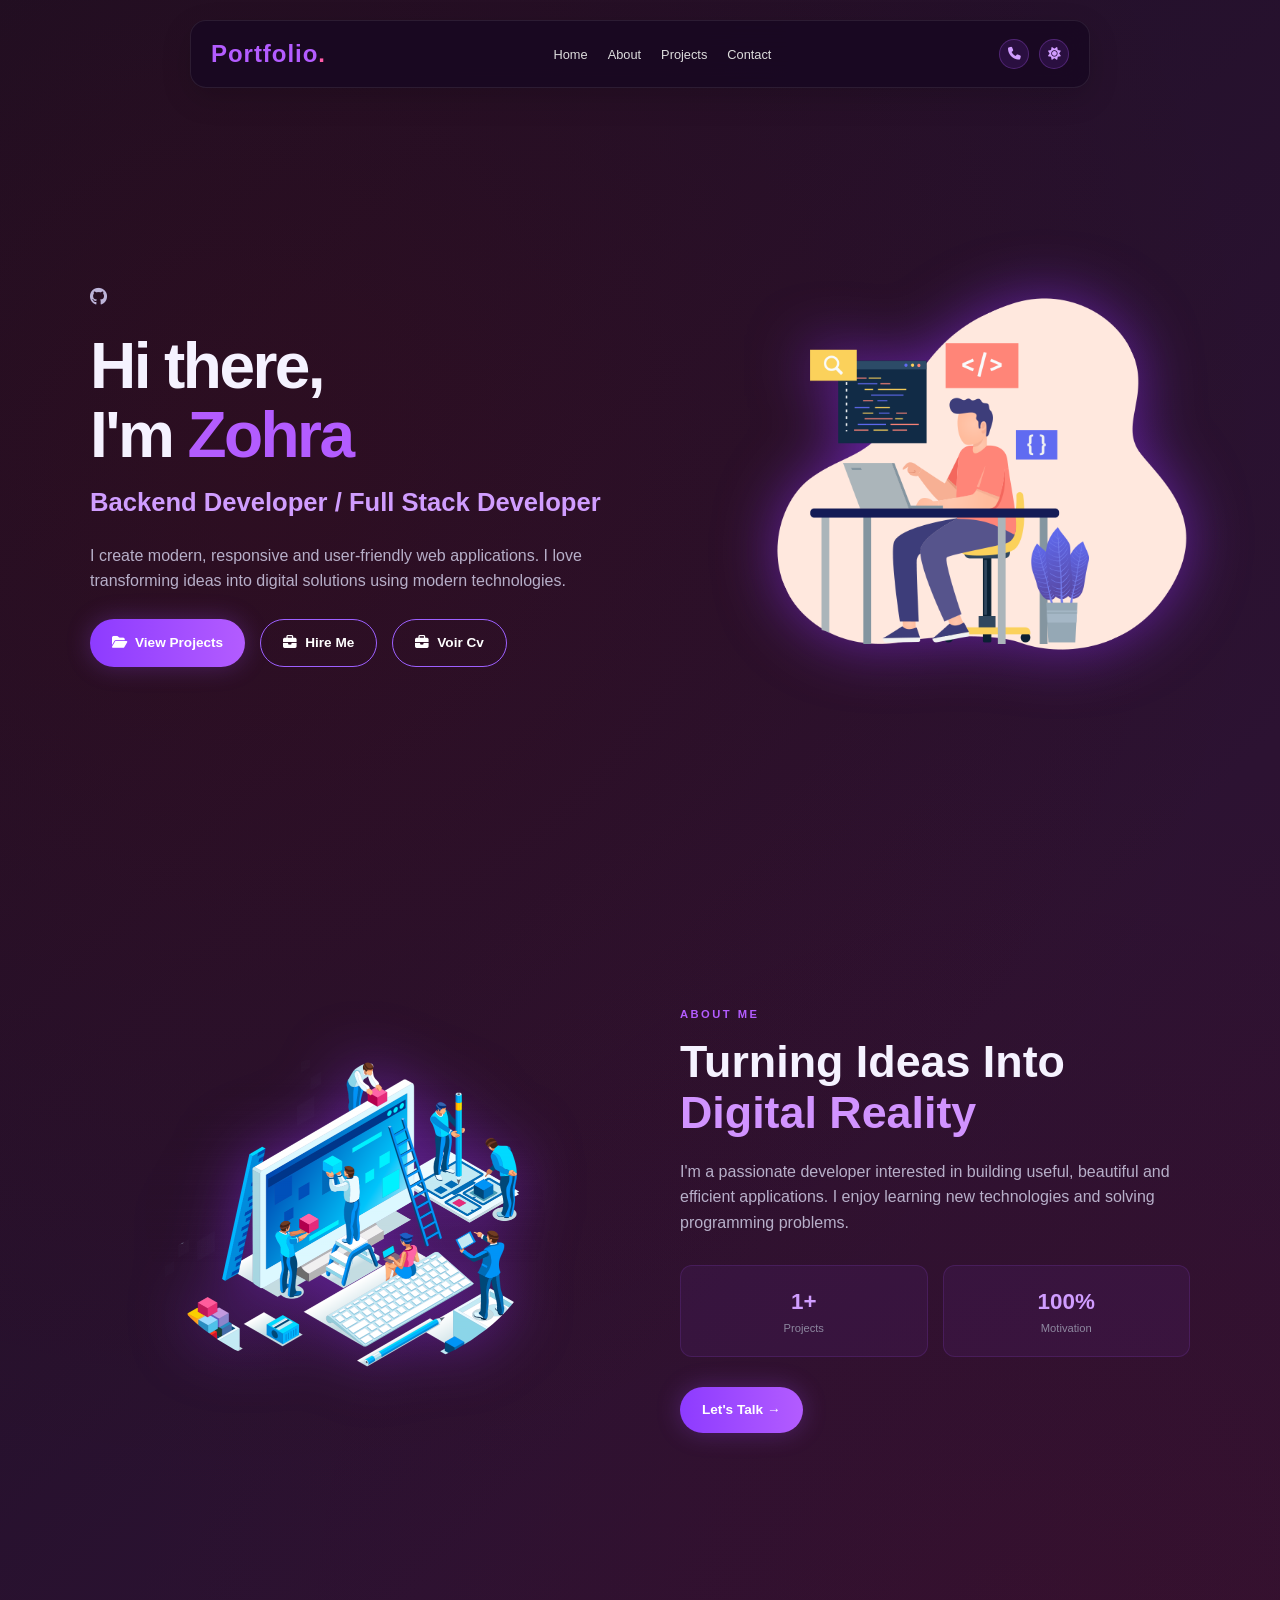
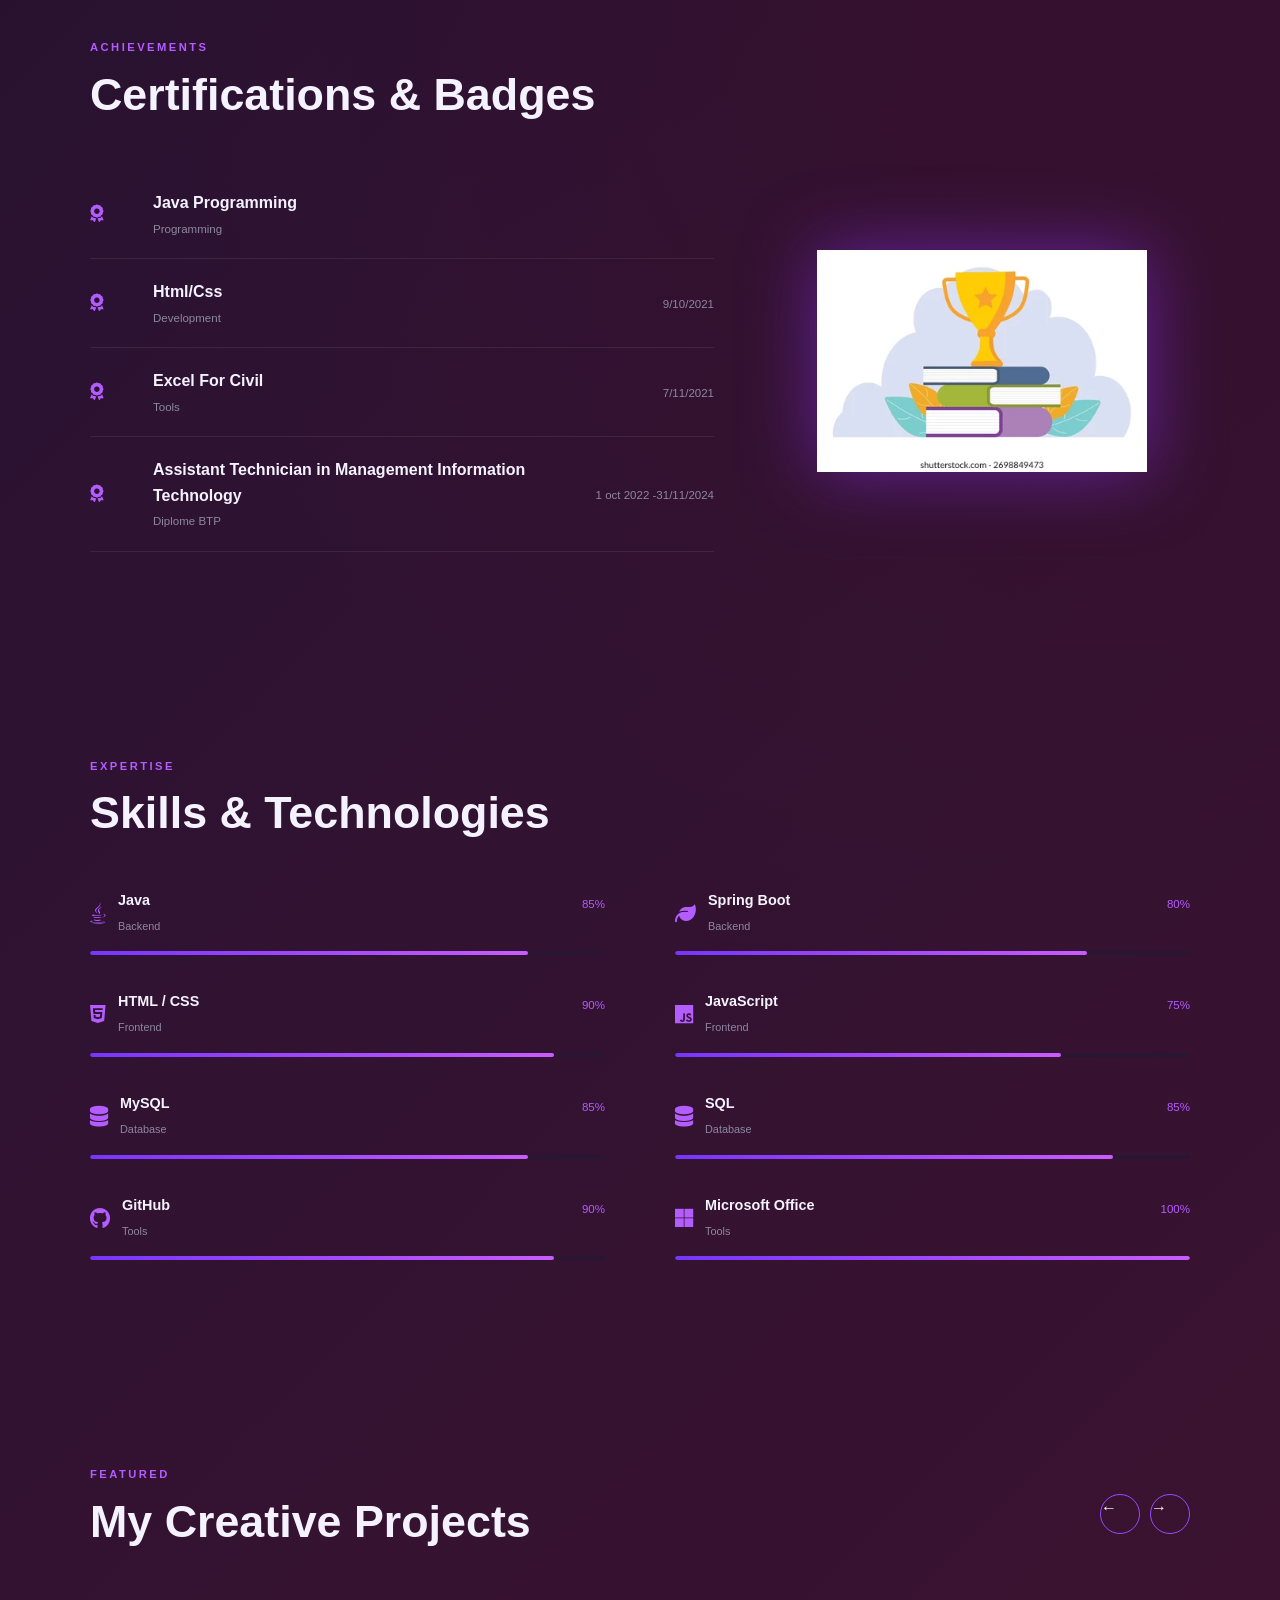
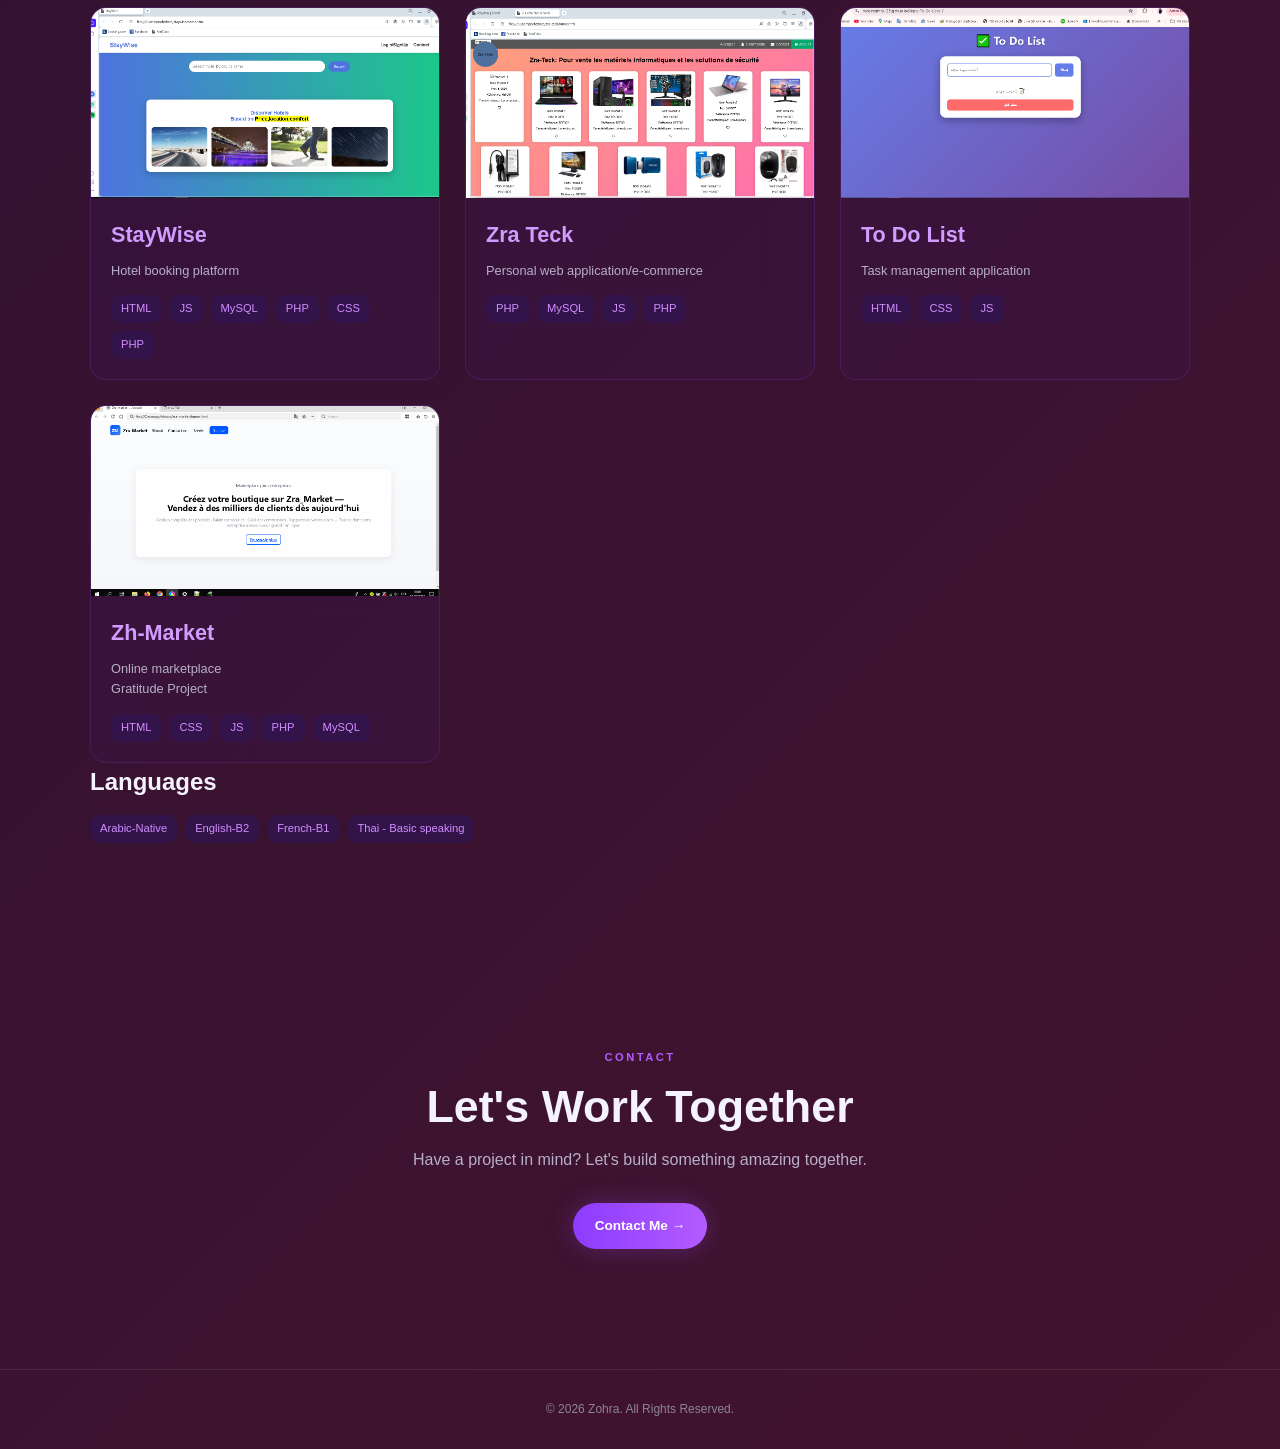
==== commit 3f70296c: "Update index.html update for name of the certificate" ====
--- a/index.html
+++ b/index.html
@@ -205,7 +205,7 @@
                     </div>
 
                     <div>
-                        <h3>IT Management And System Information</h3>
+                        <h3>Assistant Technician in Management Information Technology</h3>
                         <p>Diplome BTP </p>
                     </div>
 
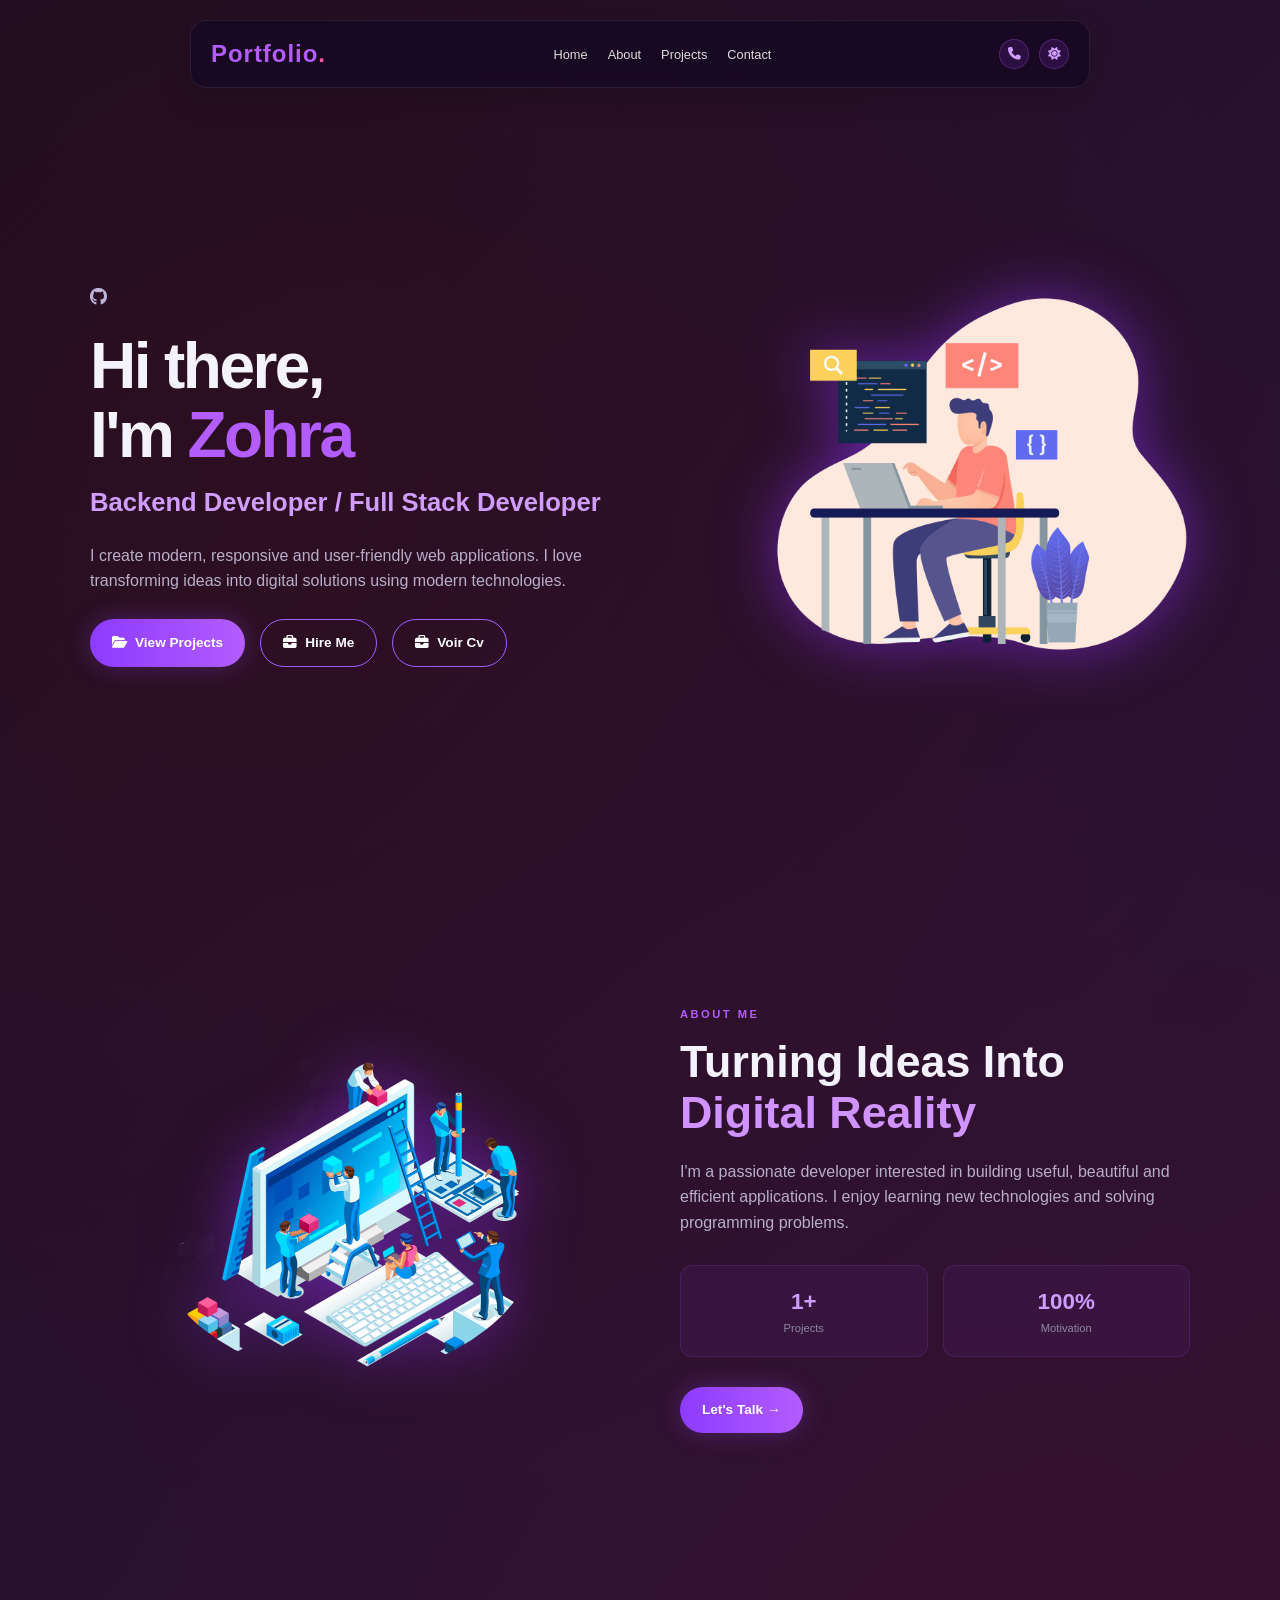
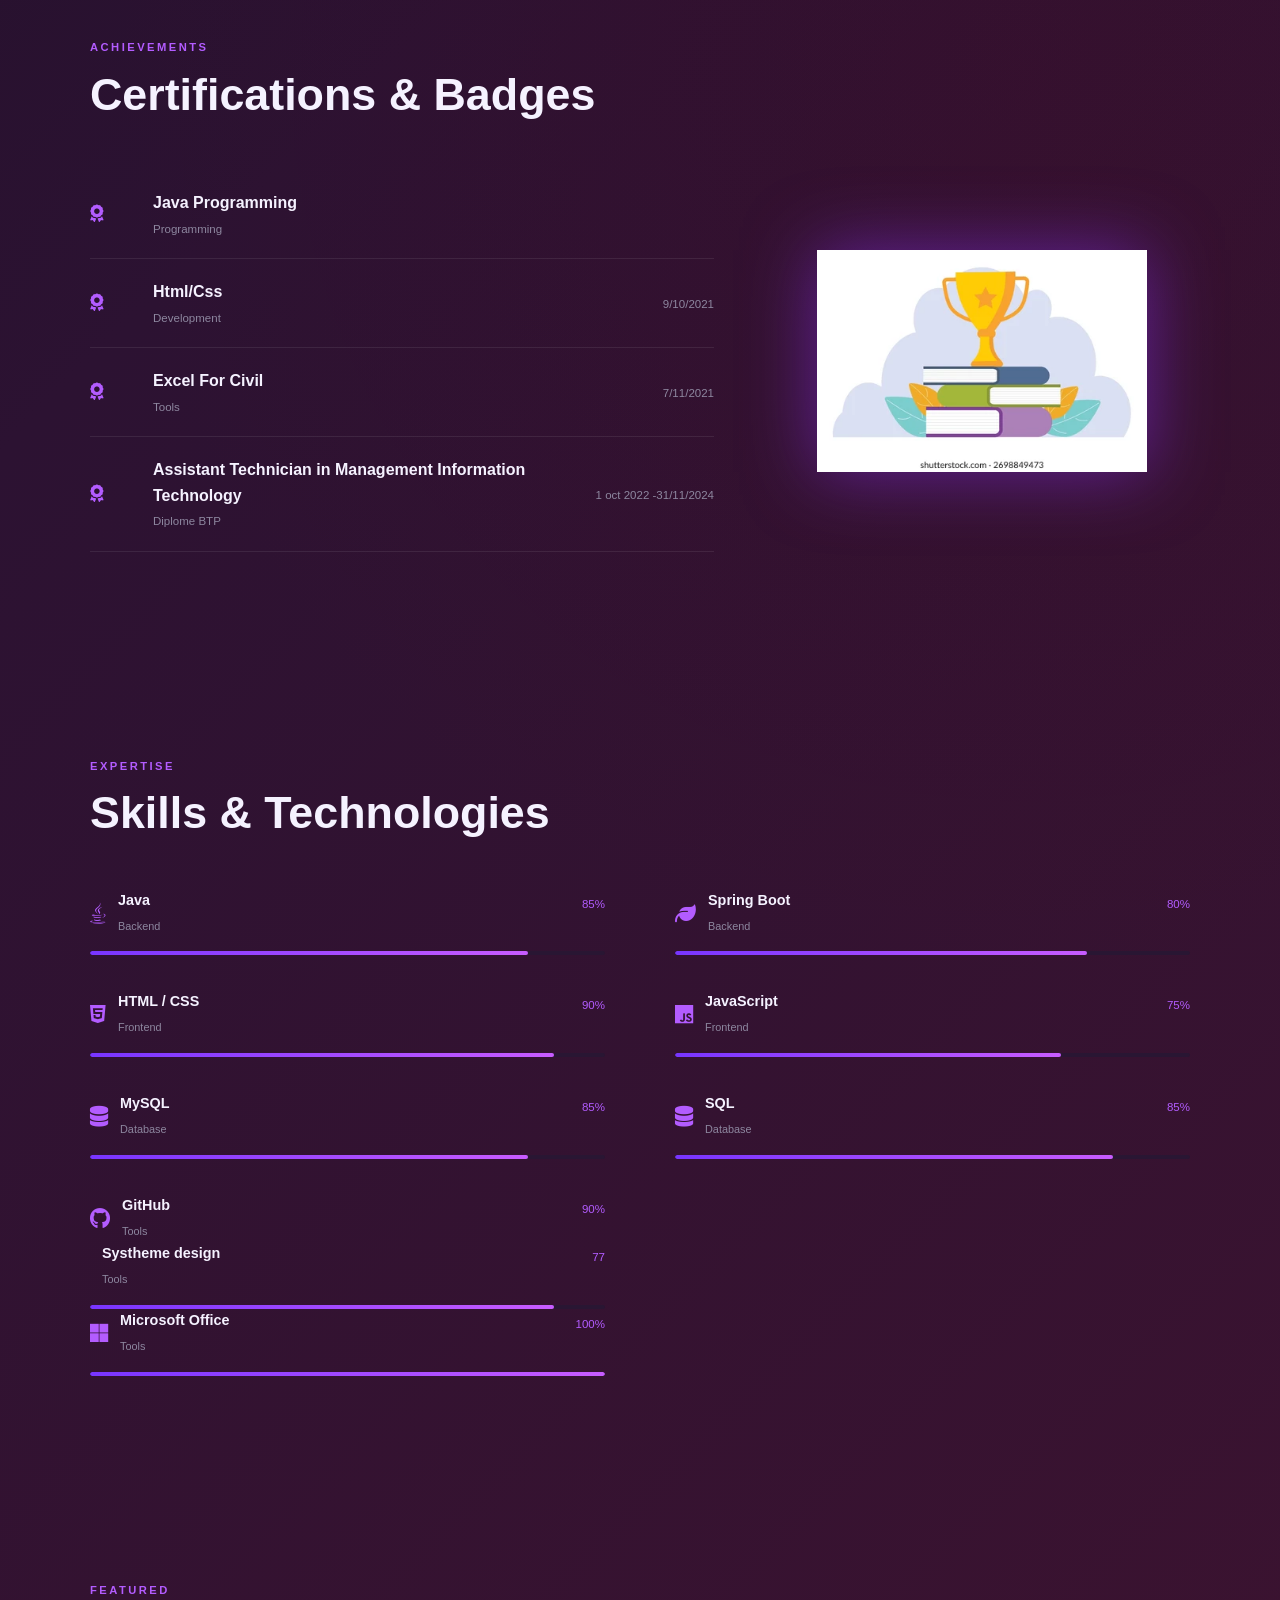
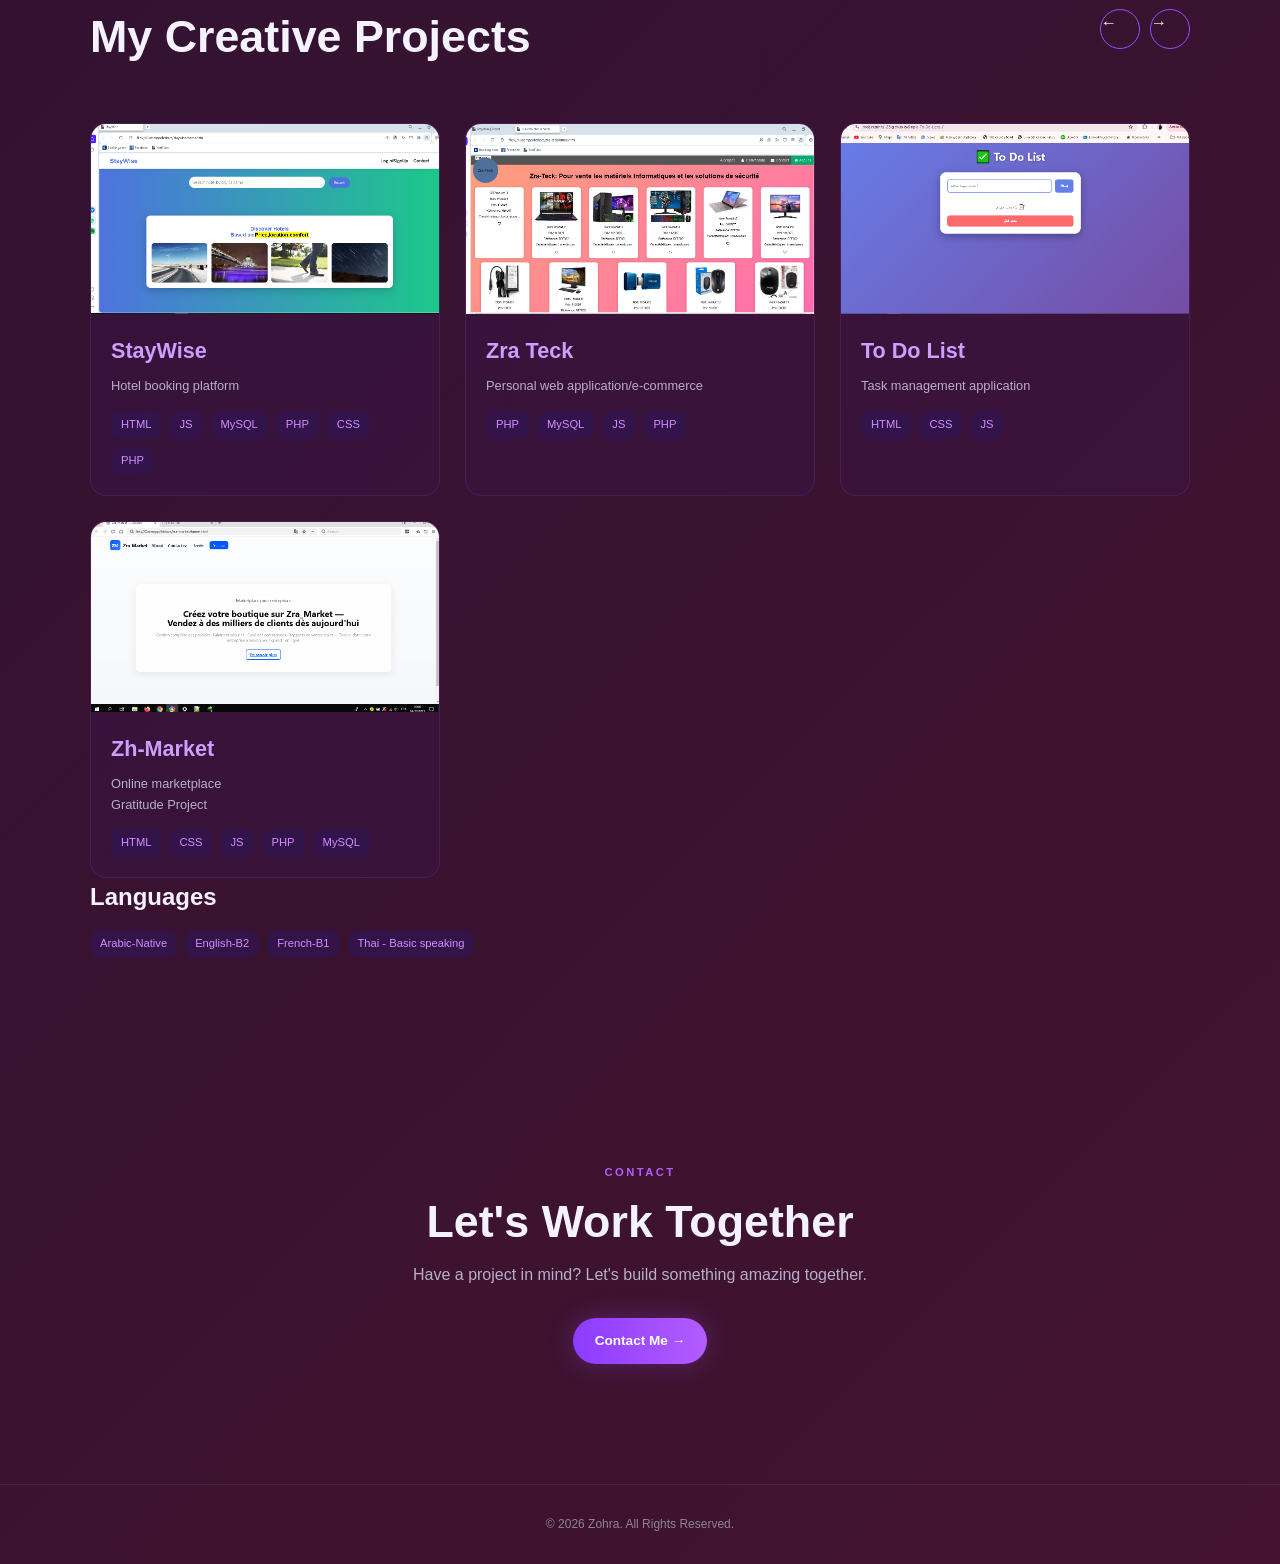
==== commit 15ed9a52: "Add Systheme design skill section to index.html" ====
--- a/index.html
+++ b/index.html
@@ -351,6 +351,17 @@
                 </div>
 
                 <span>90%</span>
+                
+            <div class="skill">
+                <div class="skill-name">
+                    <i class="fa-brands fa-systheme design "></i>
+                    <div>
+                        <strong>Systheme design</strong>
+                        <small>Tools</small>
+                    </div>
+                </div>
+
+                <span>77</span>
 
                 <div class="progress">
                     <div style="width:90%"></div>
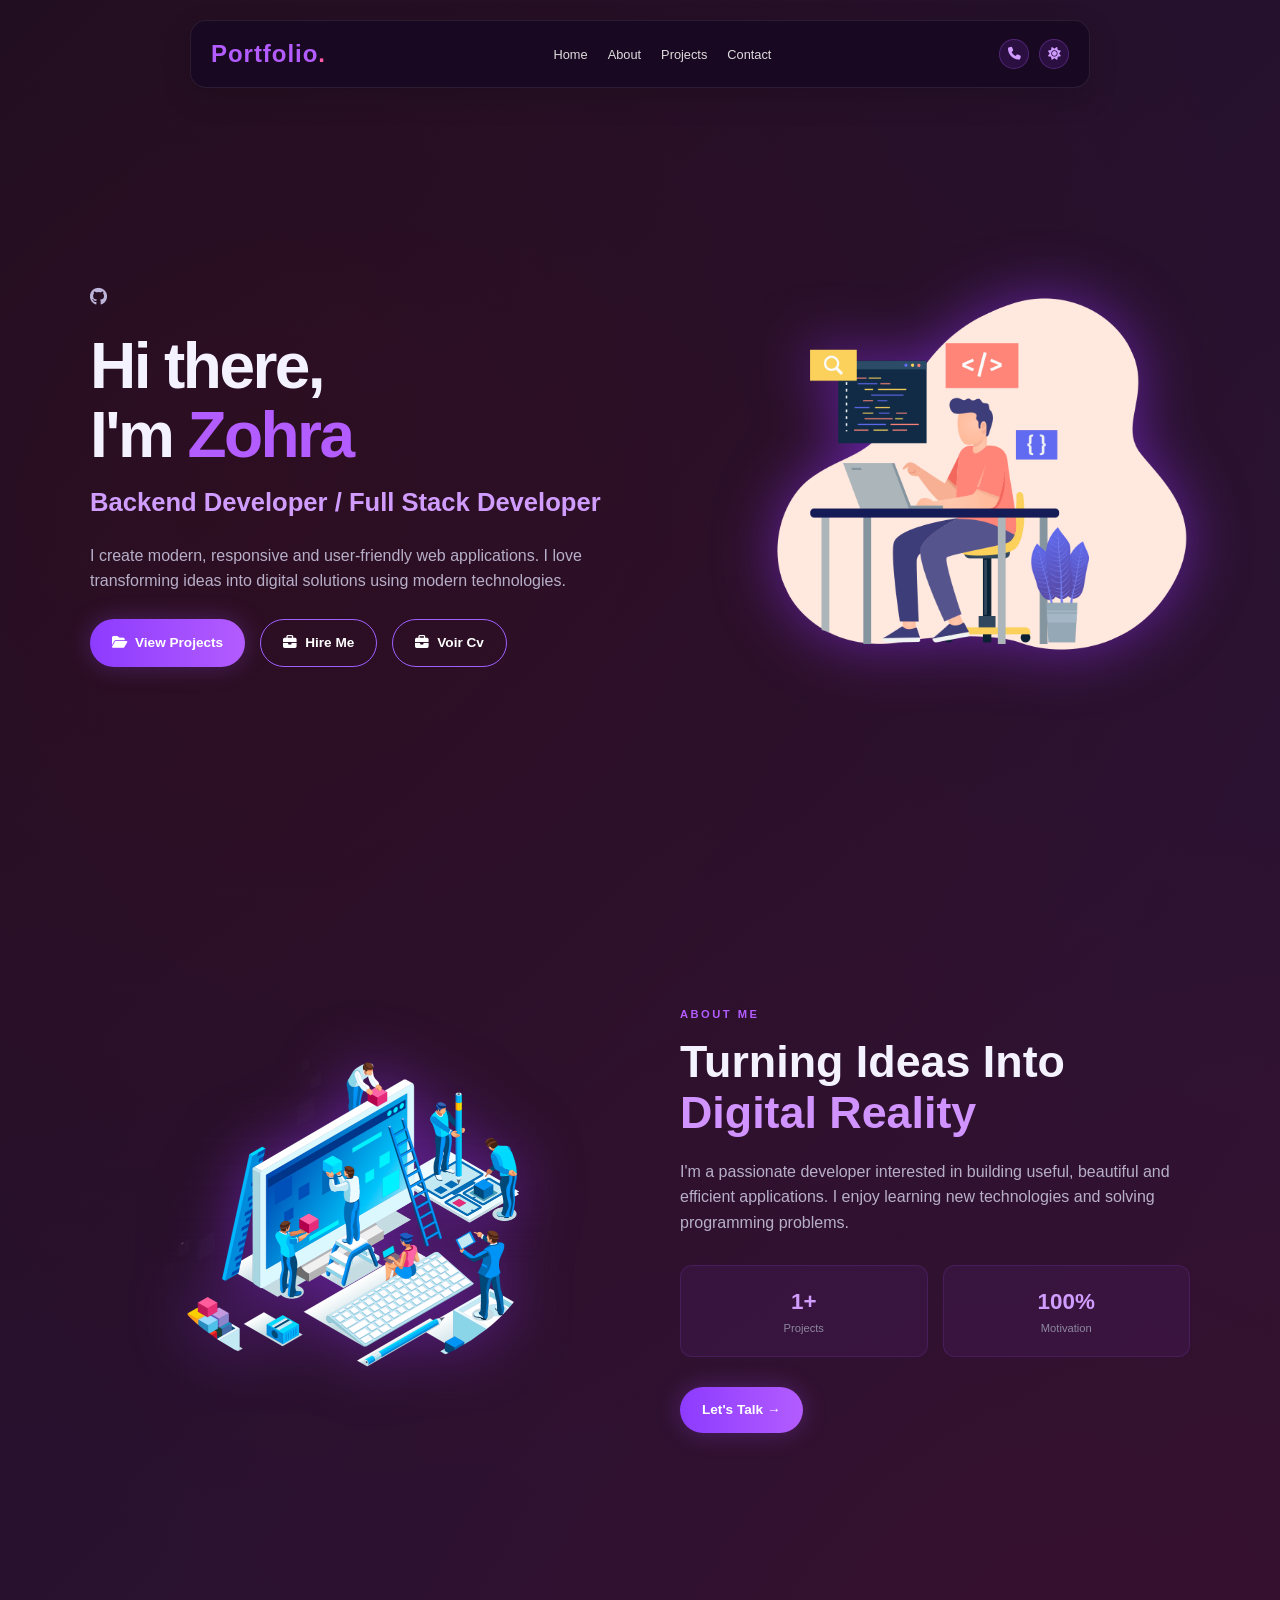
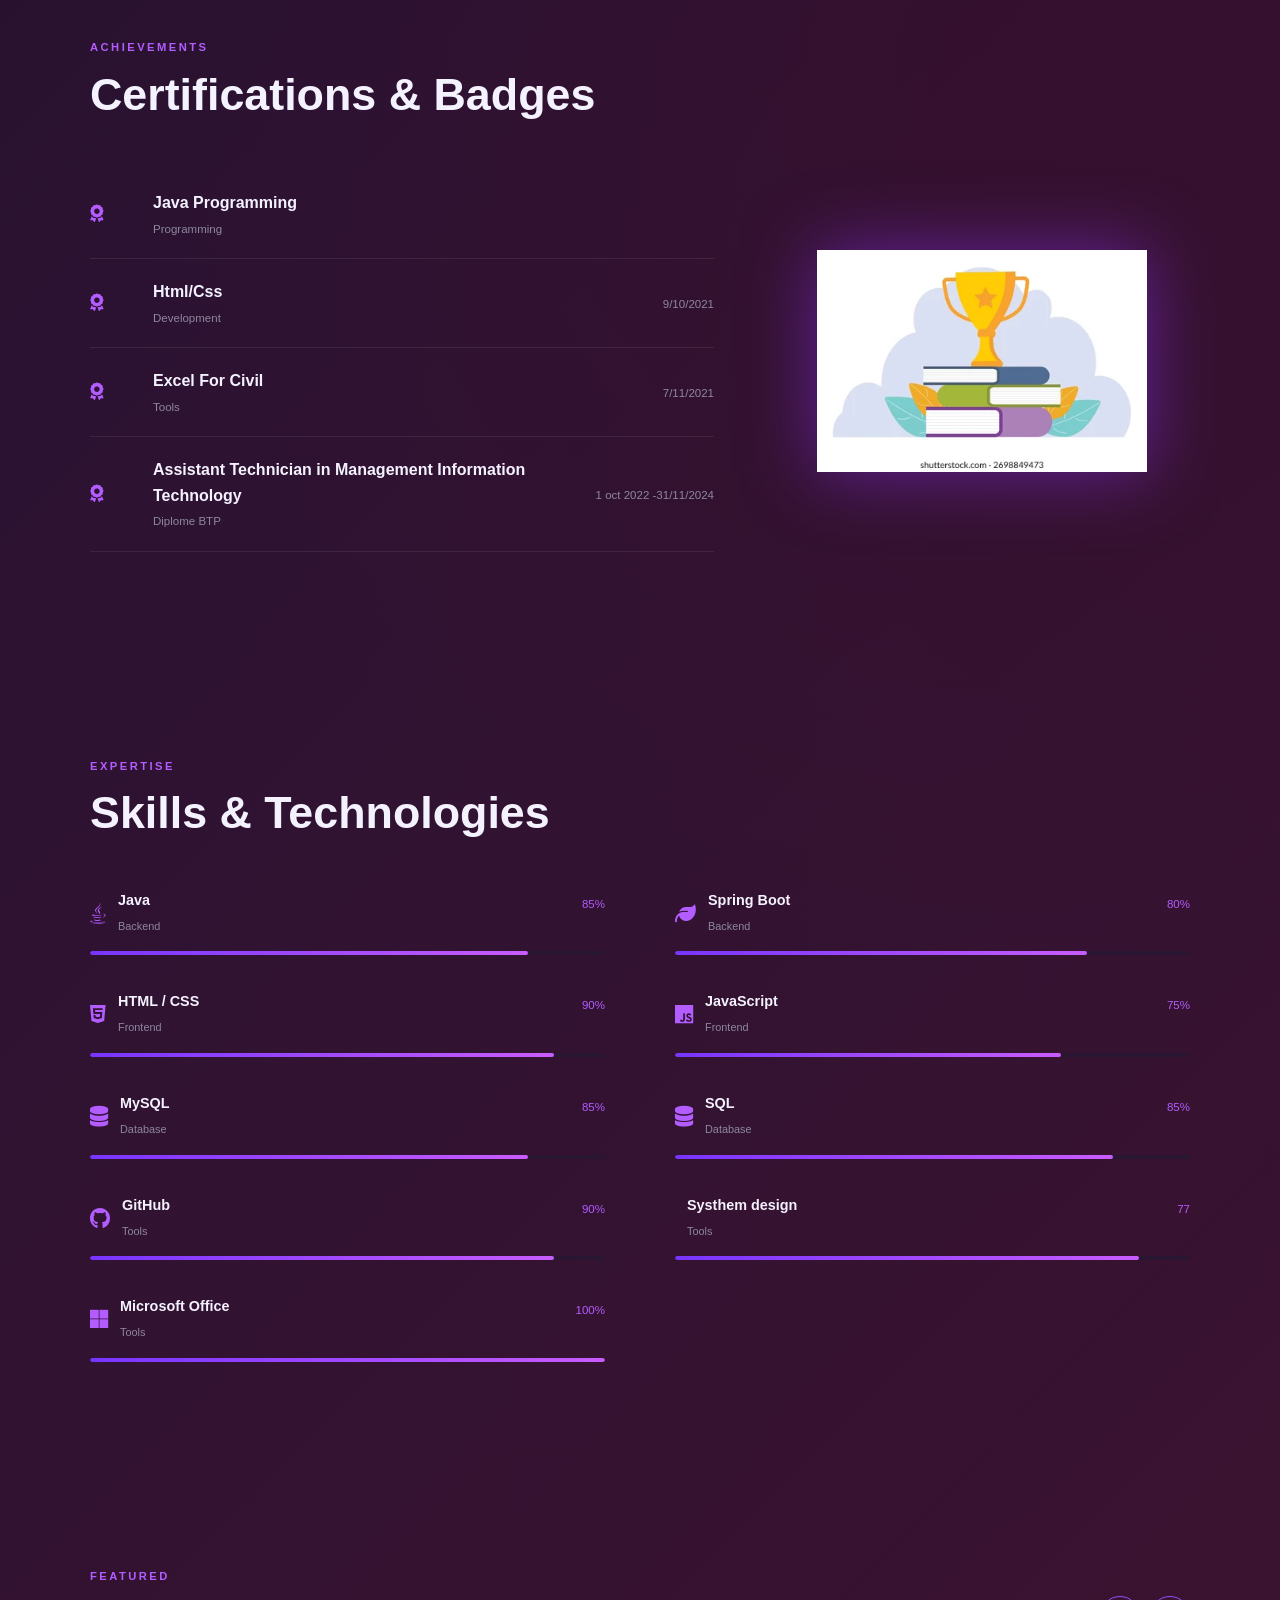
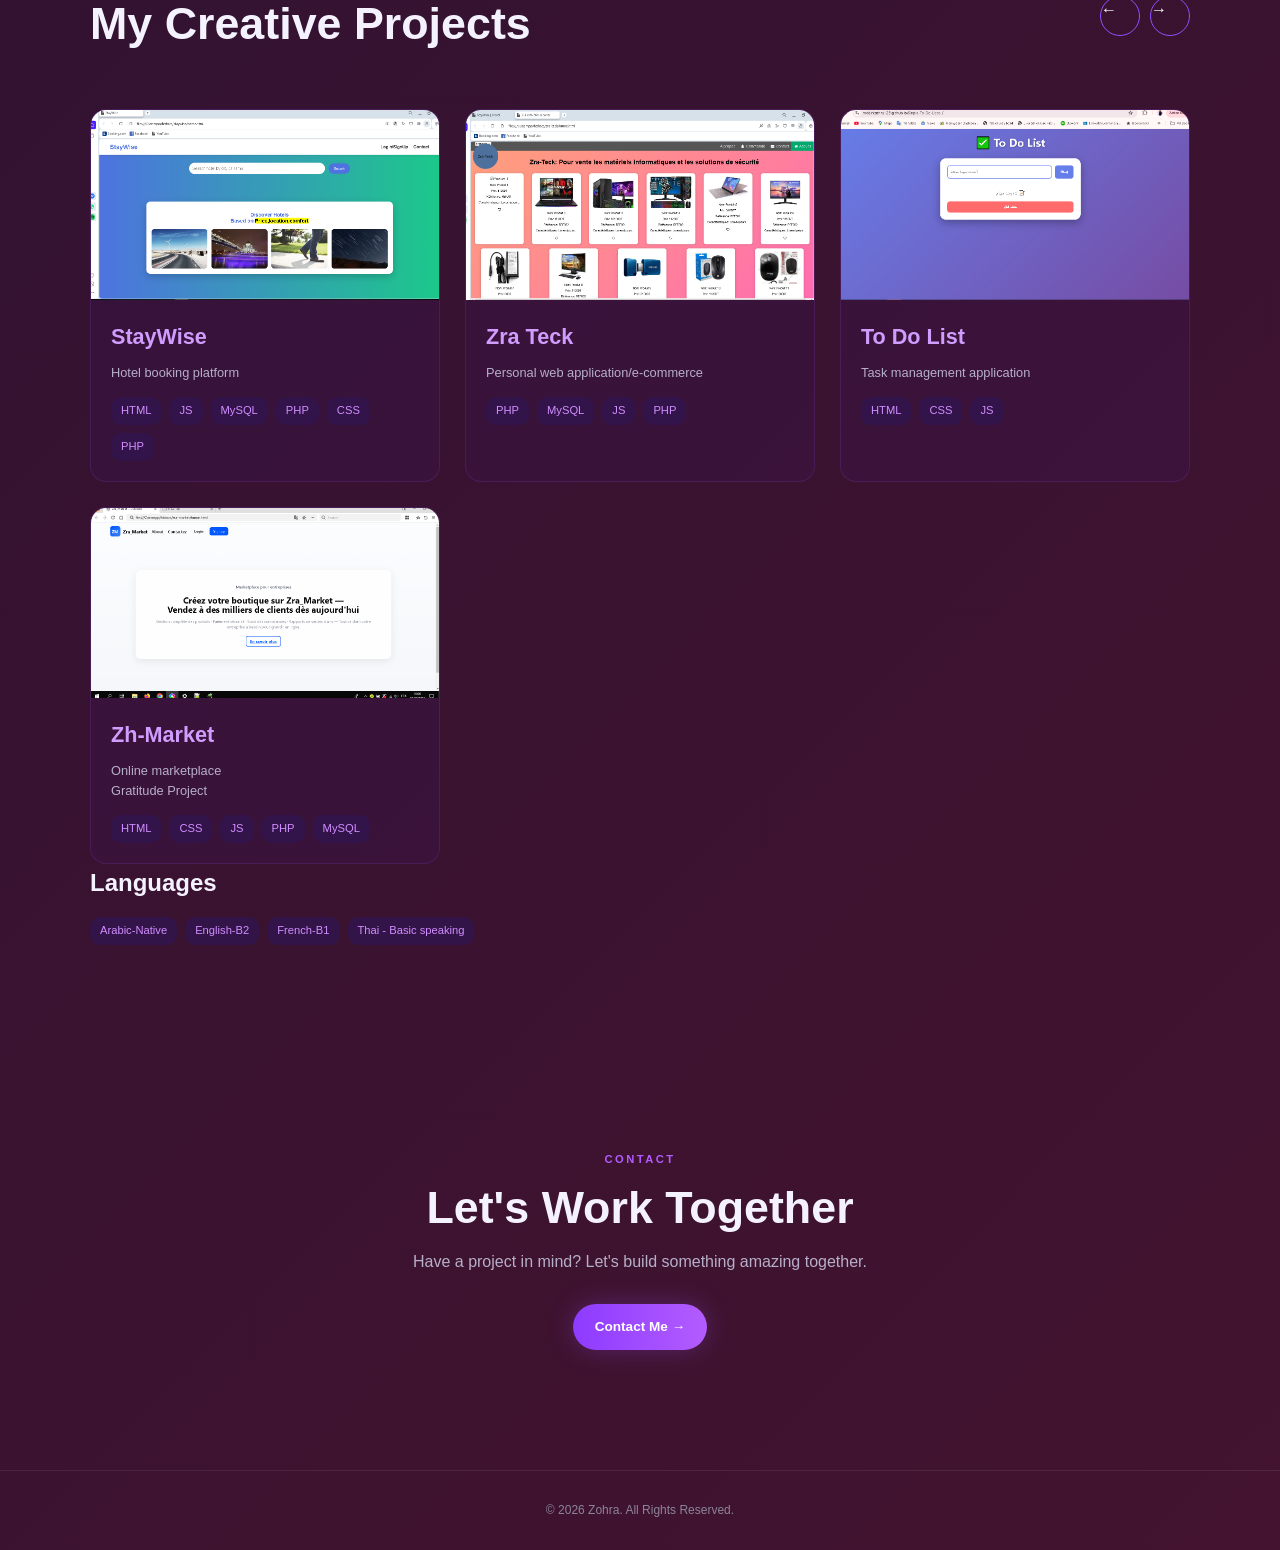
==== commit e67f02b2: "Fix typo in skill name and add progress bar" ====
--- a/index.html
+++ b/index.html
@@ -352,11 +352,16 @@
 
                 <span>90%</span>
                 
-            <div class="skill">
-                <div class="skill-name">
-                    <i class="fa-brands fa-systheme design "></i>
-                    <div>
-                        <strong>Systheme design</strong>
+                <div class="progress">
+                    <div style="width:90%"></div>
+                </div>
+            </div>
+                
+            <div class="skill">
+                <div class="skill-name">
+                    <i class="fa-brands fa-systhem "></i>
+                    <div>
+                        <strong>Systhem design</strong>
                         <small>Tools</small>
                     </div>
                 </div>
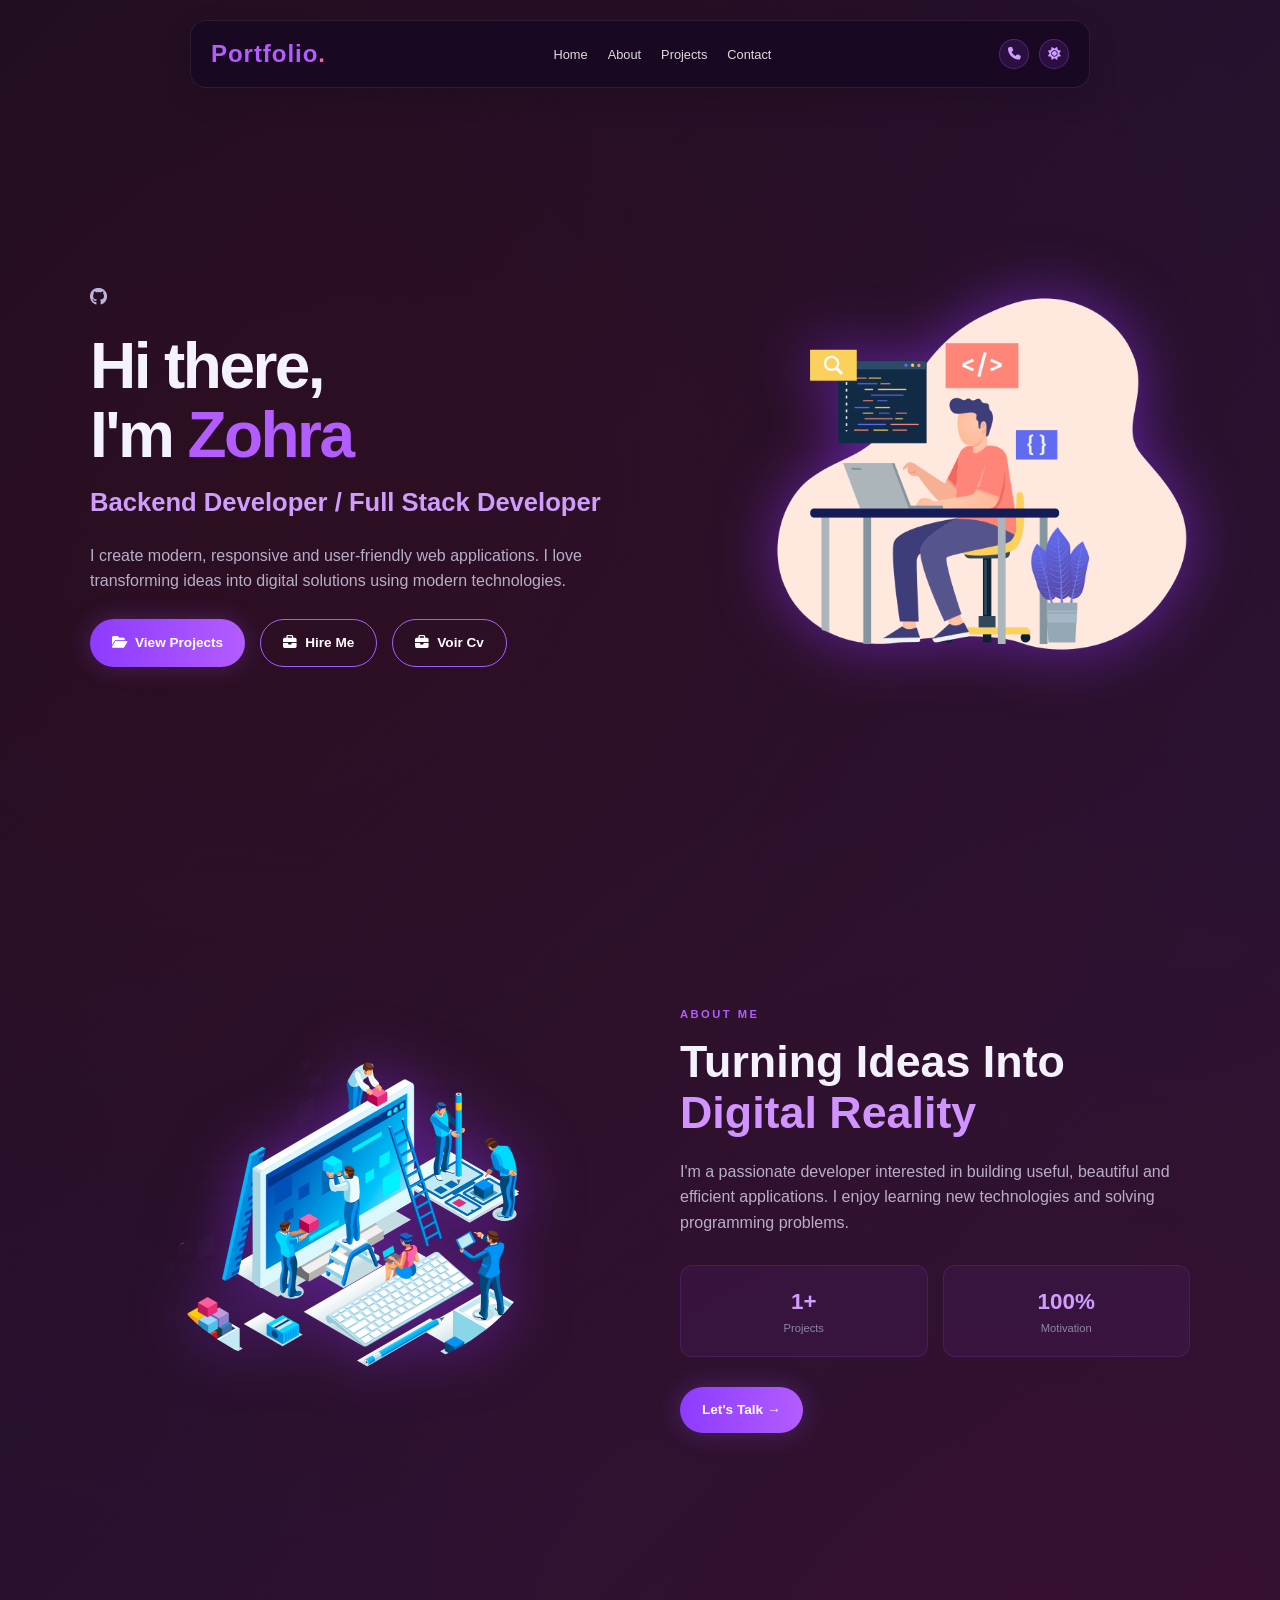
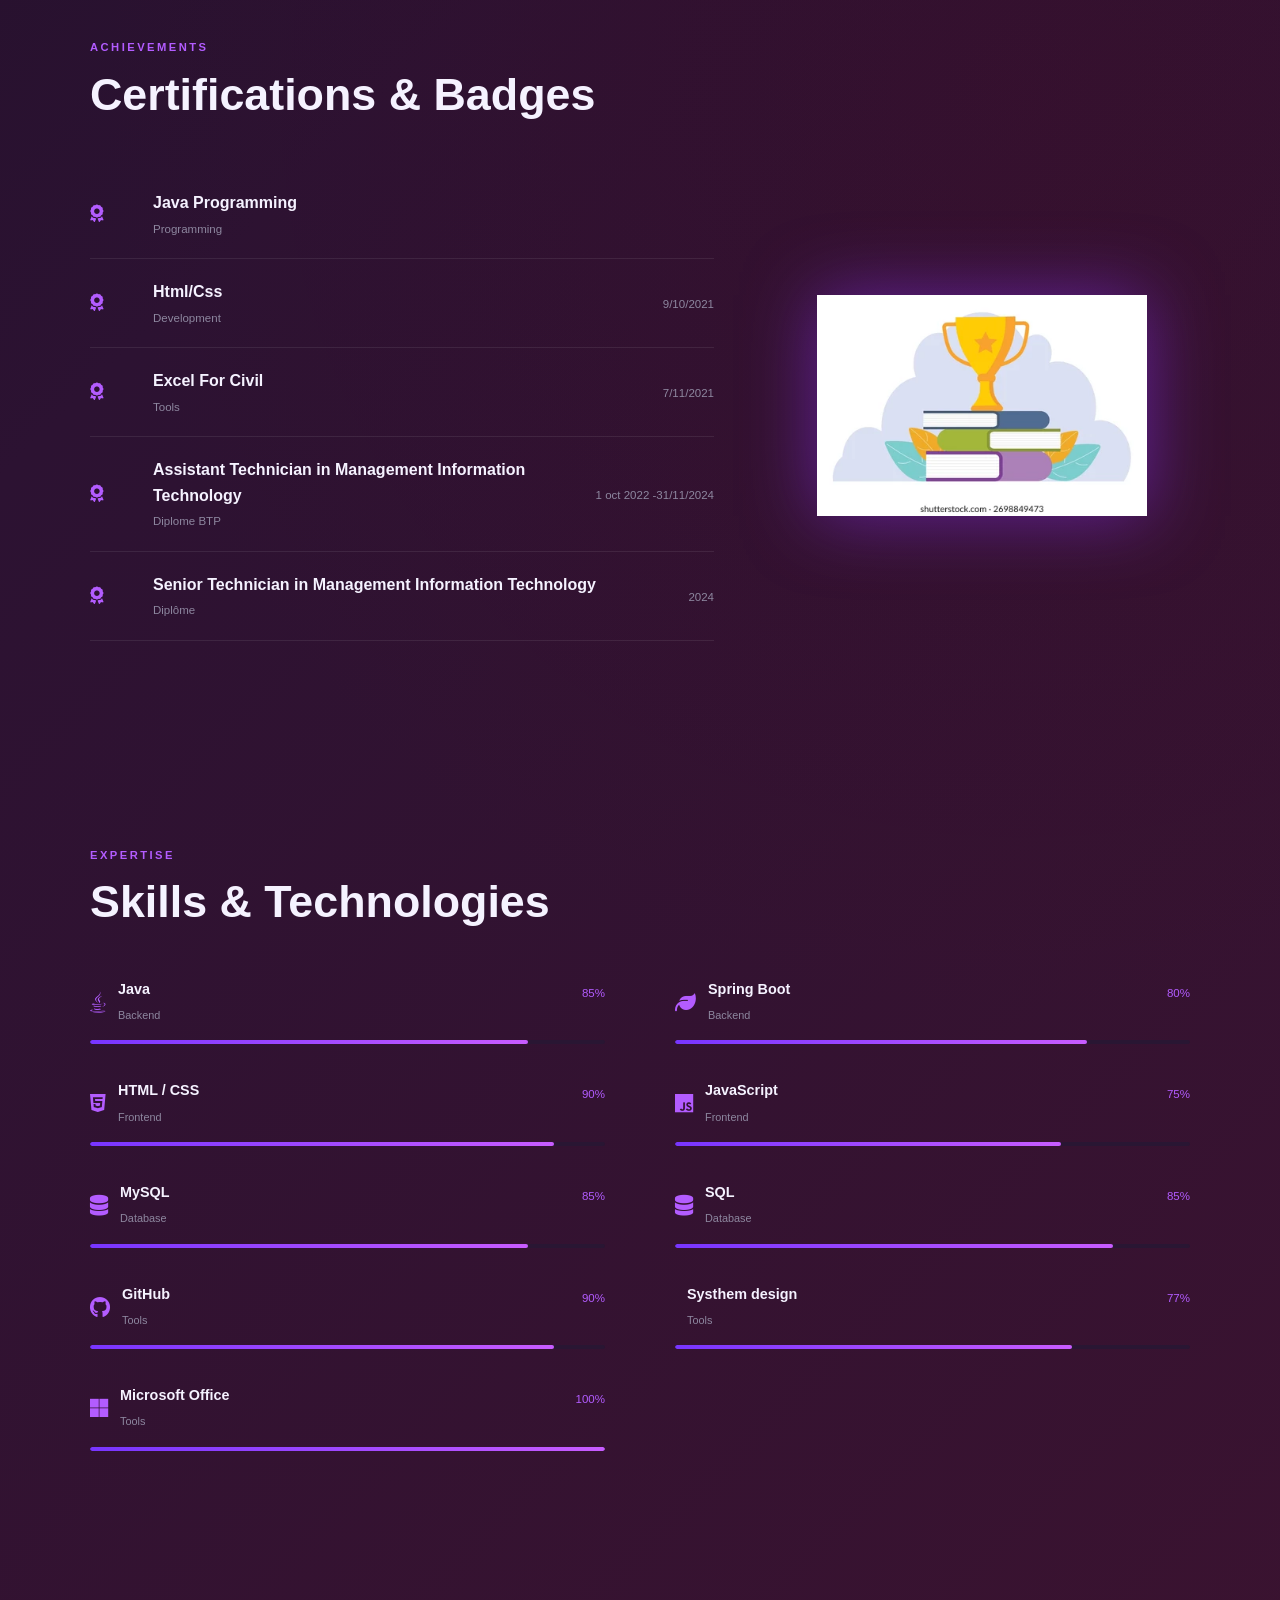
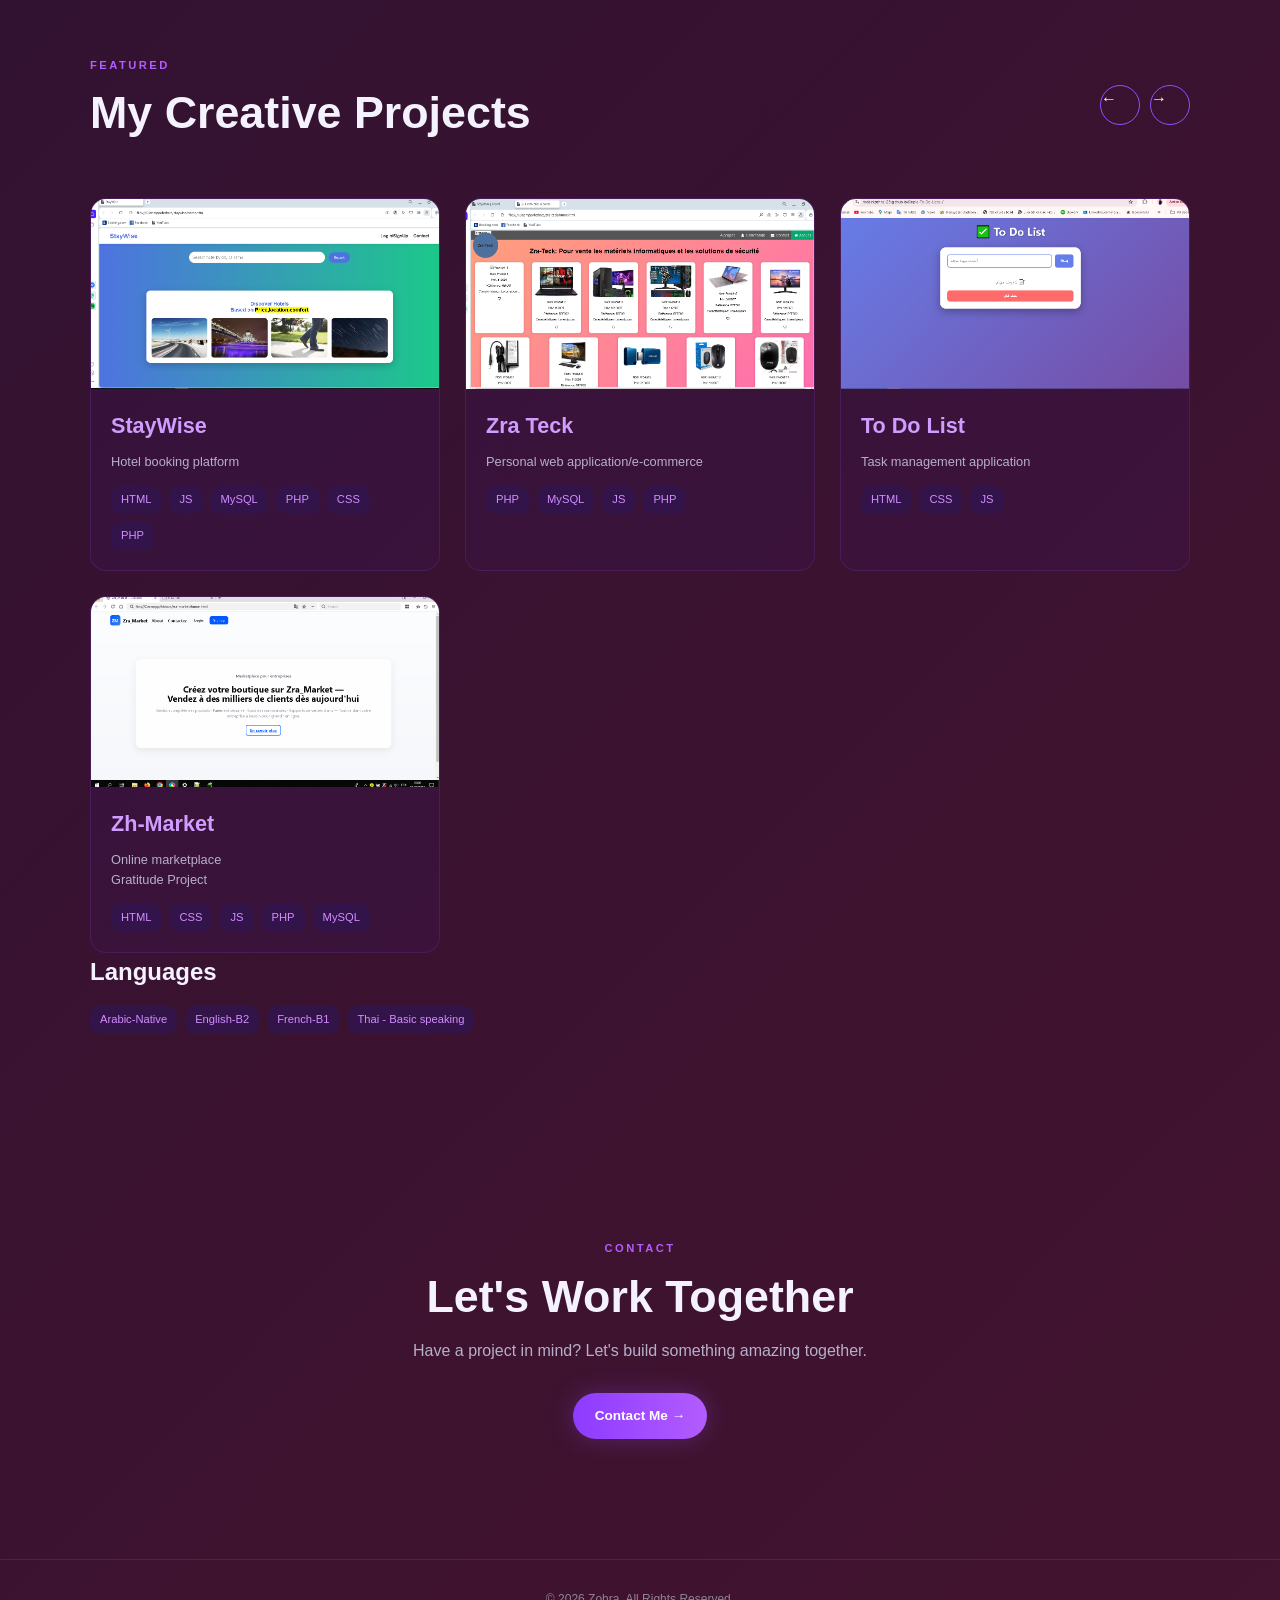
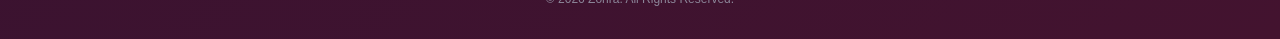
==== commit ad2b197d: "Add Senior Technician certificate to the portfolio homepage" ====
--- a/index.html
+++ b/index.html
@@ -215,6 +215,21 @@
                     </div>
                 </div>
 
+                <div class="certificate">
+                    <div class="cert-icon">
+                        <i class="fa-solid fa-award"></i>
+                    </div>
+
+                    <div>
+                        <h3>Senior Technician in Management Information Technology</h3>
+                        <p>Diplôme</p>
+                    </div>
+
+                    <div class="cert-date">
+                        <small>2024</small>
+                    </div>
+                </div>
+
             </div>
 
             <div class="certificate-image">
@@ -356,20 +371,20 @@
                     <div style="width:90%"></div>
                 </div>
             </div>
-                
-            <div class="skill">
-                <div class="skill-name">
-                    <i class="fa-brands fa-systhem "></i>
+
+            <div class="skill">
+                <div class="skill-name">
+                    <i class="fa-brands fa-systhem"></i>
                     <div>
                         <strong>Systhem design</strong>
                         <small>Tools</small>
                     </div>
                 </div>
 
-                <span>77</span>
-
-                <div class="progress">
-                    <div style="width:90%"></div>
+                <span>77%</span>
+
+                <div class="progress">
+                    <div style="width:77%"></div>
                 </div>
             </div>
 
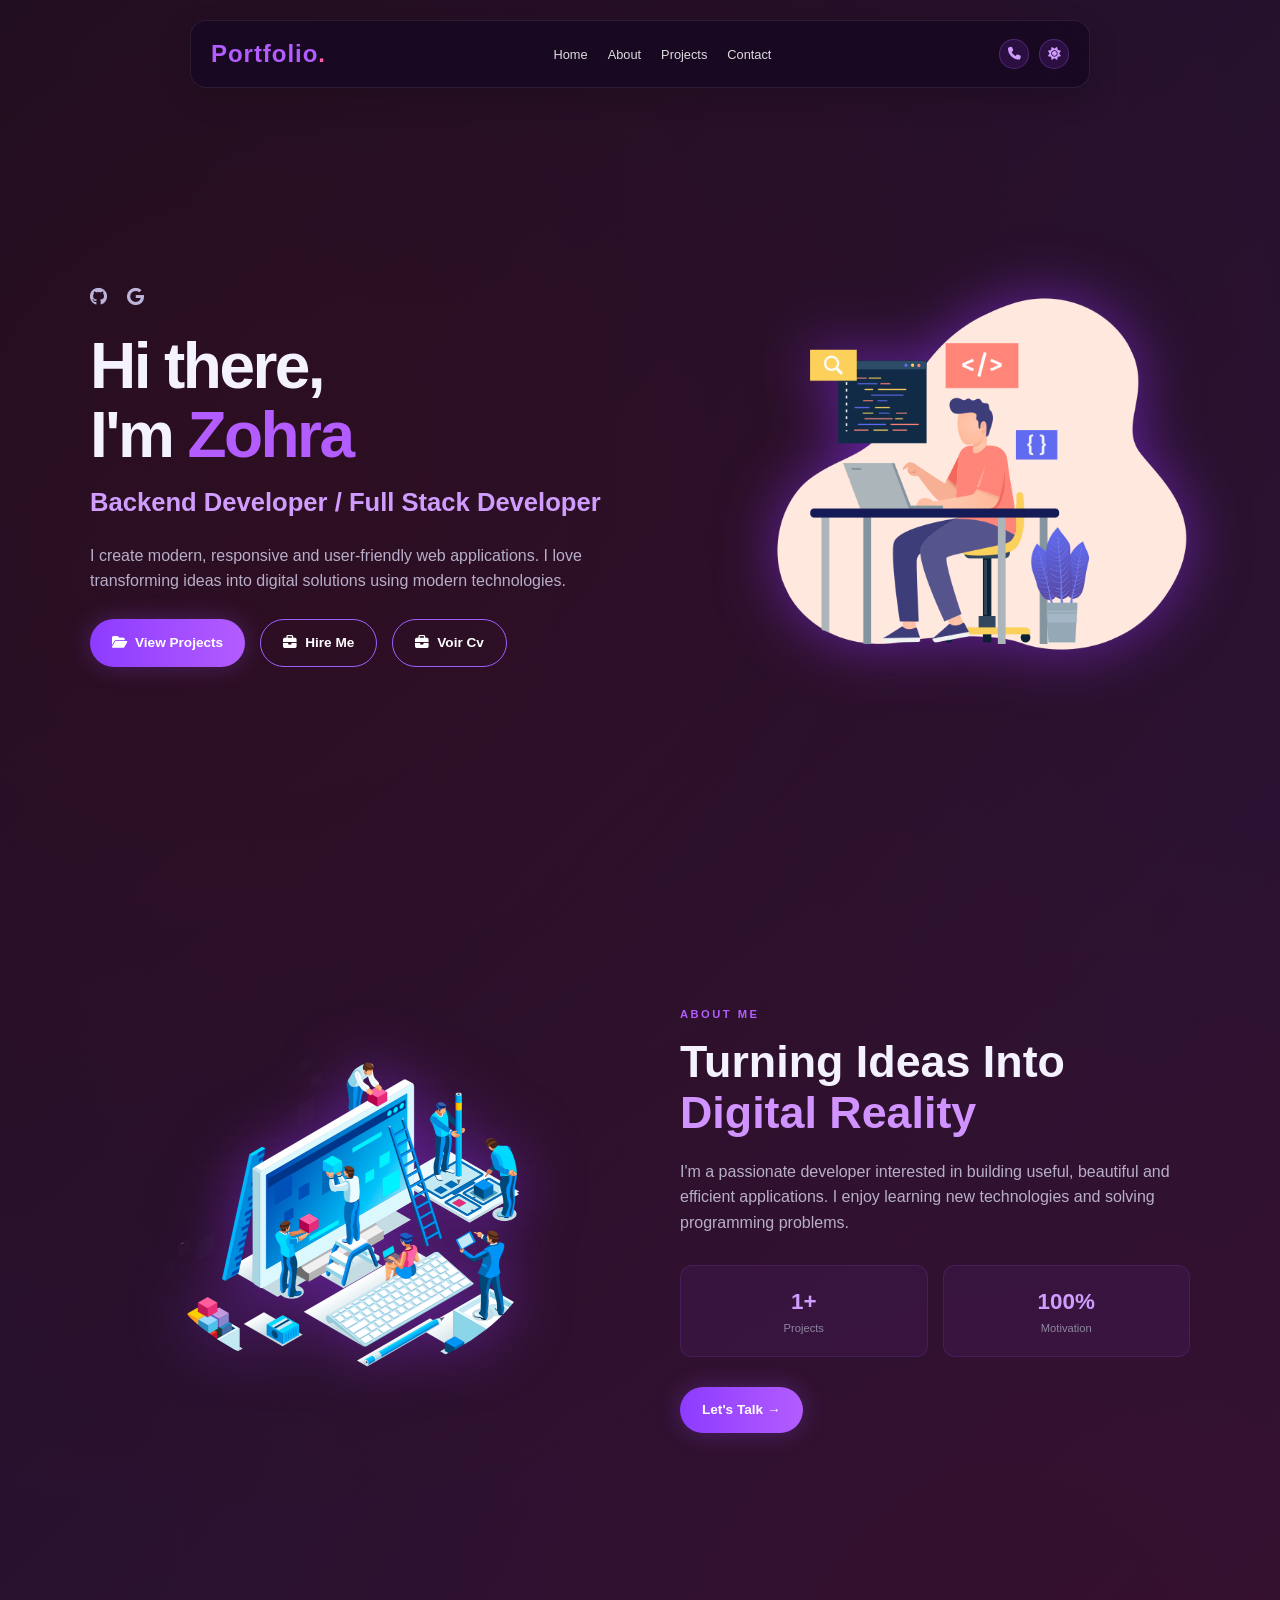
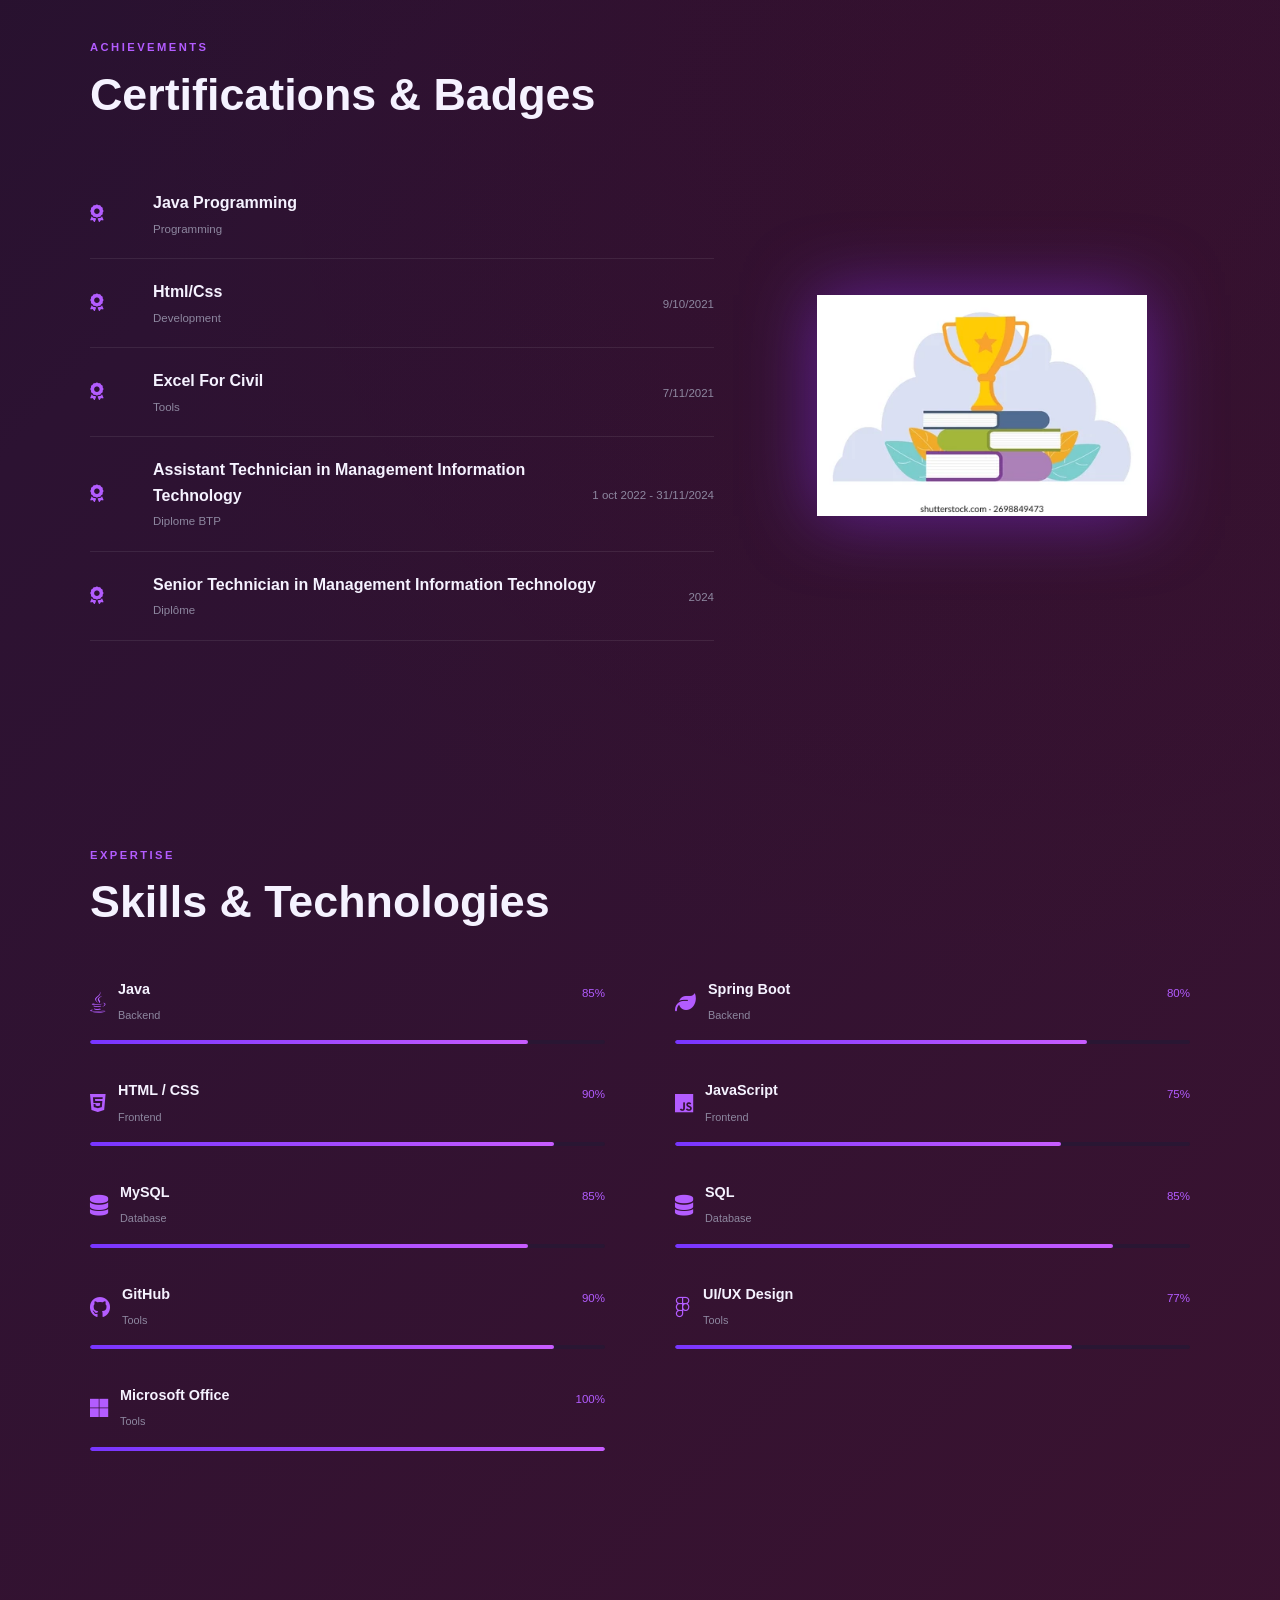
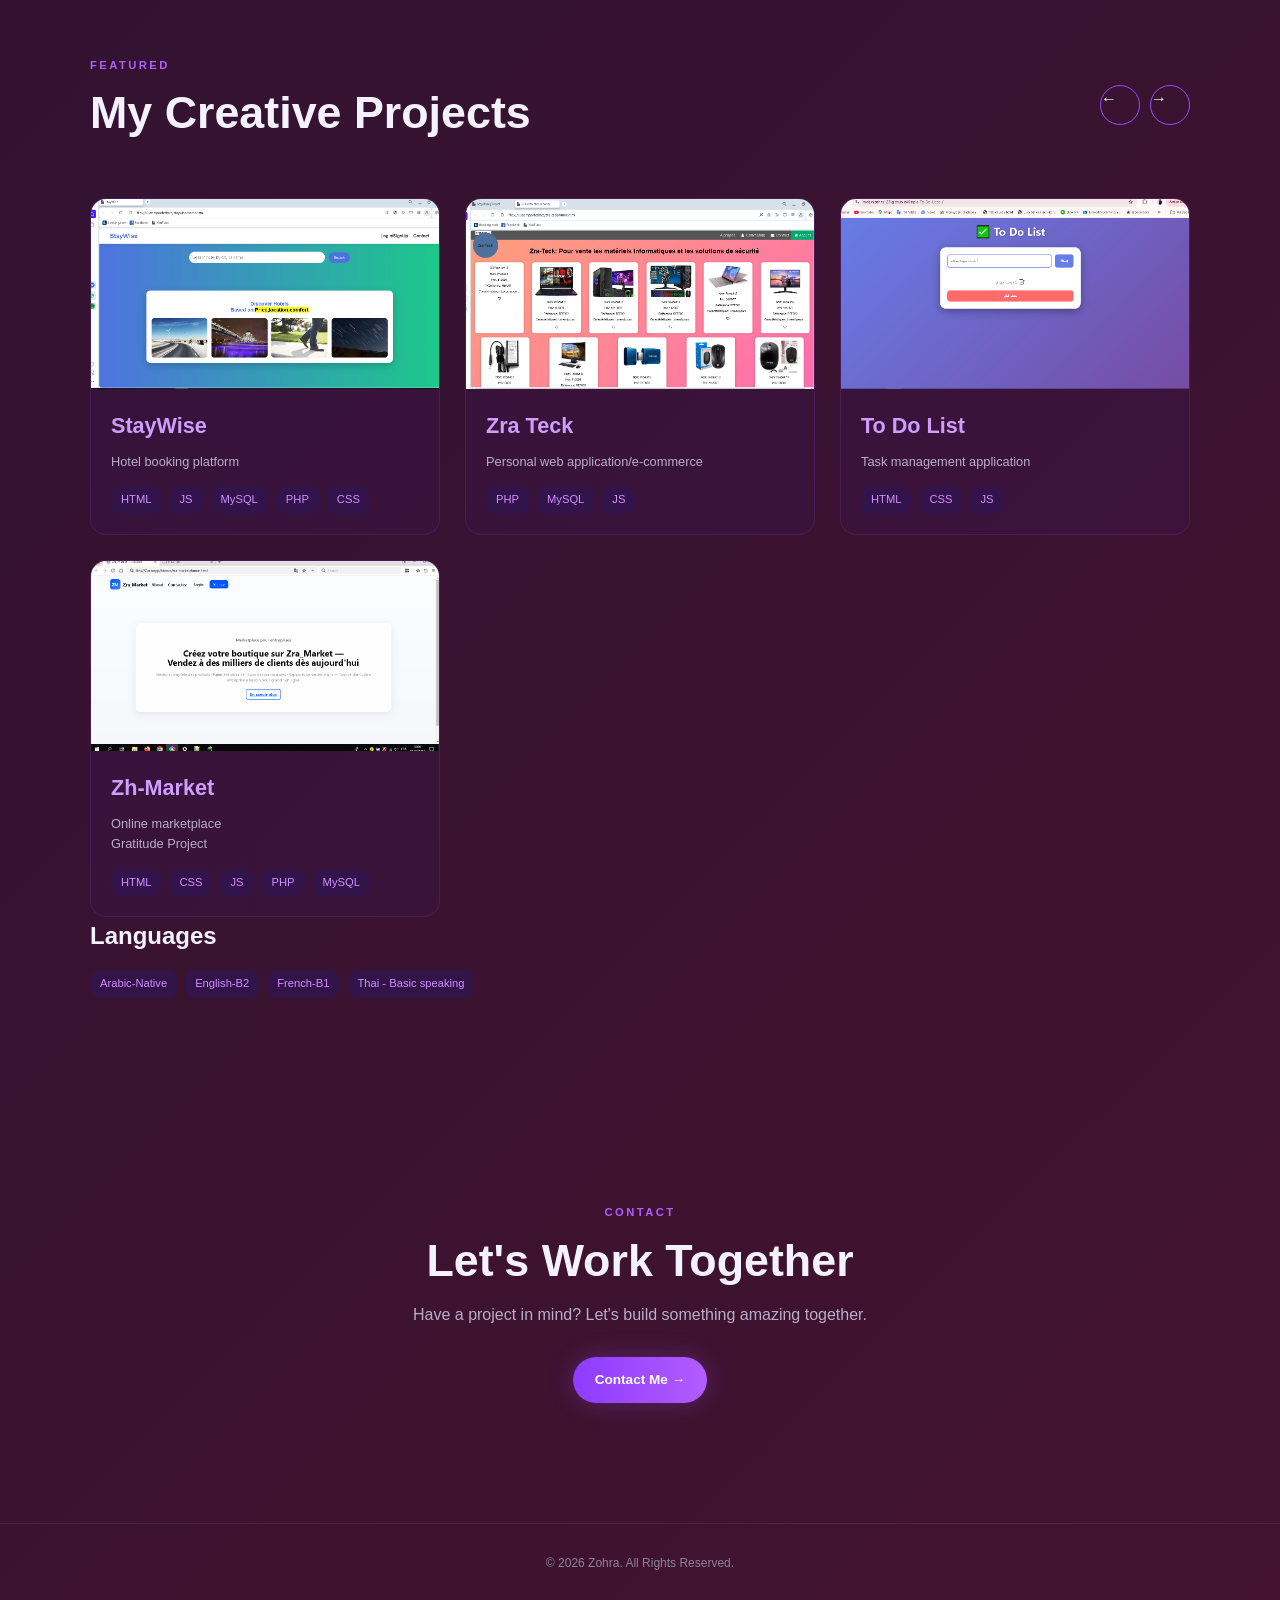
==== commit de16dbd5: "Fix broken HTML structure and responsive styling in portfolio page" ====
--- a/index.html
+++ b/index.html
@@ -8,21 +8,15 @@
 
     <link rel="stylesheet" href="style.css">
 
-    <!-- Icons -->
     <link rel="stylesheet"
           href="https://cdnjs.cloudflare.com/ajax/libs/font-awesome/6.5.2/css/all.min.css">
 </head>
 
 <body>
 
-    <!-- ================= NAVBAR ================= -->
-
     <header>
         <nav class="navbar">
-
-            <div class="logo">
-                Portfolio<span>.</span>
-            </div>
+            <div class="logo">Portfolio<span>.</span></div>
 
             <ul class="nav-links">
                 <li><a href="#home">Home</a></li>
@@ -35,26 +29,17 @@
                 <i class="fa-solid fa-phone"></i>
                 <i class="fa-solid fa-sun"></i>
             </div>
-
         </nav>
     </header>
 
-
-    <!-- ================= HERO ================= -->
-
     <section class="hero" id="home">
-
         <div class="hero-content">
-
             <div class="social-icons">
                 <a href="https://github.com/MdainiZohra123" target="_blank" rel="noreferrer"><i class="fa-brands fa-github"></i></a>
-                <a href="mailto:zohramdaini199@gmail.com"><i class="fa-brands fa-gmail"></i></a>
-            </div>
-
-            <h1>
-                Hi there,<br> I'm <span>Zohra</span>
-            </h1>
-
+                <a href="mailto:zohramdaini199@gmail.com"><i class="fa-brands fa-google"></i></a>
+            </div>
+
+            <h1>Hi there,<br> I'm <span>Zohra</span></h1>
             <h2>Backend Developer / Full Stack Developer</h2>
 
             <p>
@@ -73,33 +58,25 @@
                     <i class="fa-solid fa-briefcase"></i>
                     Hire Me
                 </a>
-                
+
                 <a href="cv.pdf" class="btn secondary">
                     <i class="fa-solid fa-briefcase"></i>
-                    Voir  Cv 
+                    Voir Cv
                 </a>
             </div>
-
-        </div>
-
+        </div>
 
         <div class="hero-image">
             <img src="dev.png" alt="Developer">
         </div>
-
-    </section>
-
-
-    <!-- ================= ABOUT ================= -->
+    </section>
 
     <section class="about" id="about">
-
         <div class="about-image">
             <img src="about.png" alt="About me">
         </div>
 
         <div class="about-content">
-
             <small>ABOUT ME</small>
 
             <h2>
@@ -114,8 +91,6 @@
             </p>
 
             <div class="stats">
-
-              
                 <div class="stat">
                     <strong>1+</strong>
                     <span>Projects</span>
@@ -125,137 +100,86 @@
                     <strong>100%</strong>
                     <span>Motivation</span>
                 </div>
-
-            </div>
-
-            <a href="contact.html" class="btn primary">
-                Let's Talk →
-            </a>
-
-        </div>
-
-    </section>
-
-
-    <!-- ================= CERTIFICATES ================= -->
+            </div>
+
+            <a href="contact.html" class="btn primary">Let's Talk →</a>
+        </div>
+    </section>
 
     <section class="certificates" id="certificates">
-
         <div class="section-title">
-
             <small>ACHIEVEMENTS</small>
-
             <h2>Certifications & Badges</h2>
-
         </div>
 
         <div class="cert-container">
-
             <div class="cert-list">
-
-                <div class="certificate">
-                    <div class="cert-icon">
-                        <i class="fa-solid fa-award"></i>
-                    </div>
-
+                <div class="certificate">
+                    <div class="cert-icon"><i class="fa-solid fa-award"></i></div>
                     <div>
                         <h3>Java Programming</h3>
                         <p>Programming</p>
                     </div>
-
-                </div>
-
-
-                <div class="certificate">
-                    <div class="cert-icon">
-                        <i class="fa-solid fa-award"></i>
-                    </div>
-
+                </div>
+
+                <div class="certificate">
+                    <div class="cert-icon"><i class="fa-solid fa-award"></i></div>
                     <div>
                         <h3>Html/Css</h3>
                         <p>Development</p>
                     </div>
-
                     <div class="cert-date">
                         <small>9/10/2021</small>
-               
-                    </div>
-                </div>
-
-
-                <div class="certificate">
-                    <div class="cert-icon">
-                        <i class="fa-solid fa-award"></i>
-                    </div>
-
-                    <div>
-                        <h3>Excel For Civil </h3>
+                    </div>
+                </div>
+
+                <div class="certificate">
+                    <div class="cert-icon"><i class="fa-solid fa-award"></i></div>
+                    <div>
+                        <h3>Excel For Civil</h3>
                         <p>Tools</p>
                     </div>
-
                     <div class="cert-date">
                         <small>7/11/2021</small>
-                        
-                    </div>
-                </div>
-
-                <div class="certificate">
-                    <div class="cert-icon">
-                        <i class="fa-solid fa-award"></i>
-                    </div>
-
+                    </div>
+                </div>
+
+                <div class="certificate">
+                    <div class="cert-icon"><i class="fa-solid fa-award"></i></div>
                     <div>
                         <h3>Assistant Technician in Management Information Technology</h3>
-                        <p>Diplome BTP </p>
-                    </div>
-
+                        <p>Diplome BTP</p>
+                    </div>
                     <div class="cert-date">
-                        <small>1 oct 2022 -31/11/2024</small>
-                        
-                    </div>
-                </div>
-
-                <div class="certificate">
-                    <div class="cert-icon">
-                        <i class="fa-solid fa-award"></i>
-                    </div>
-
+                        <small>1 oct 2022 - 31/11/2024</small>
+                    </div>
+                </div>
+
+                <div class="certificate">
+                    <div class="cert-icon"><i class="fa-solid fa-award"></i></div>
                     <div>
                         <h3>Senior Technician in Management Information Technology</h3>
                         <p>Diplôme</p>
                     </div>
-
                     <div class="cert-date">
                         <small>2024</small>
                     </div>
                 </div>
-
             </div>
 
             <div class="certificate-image">
                 <img src="cup.webp" alt="Certificate">
             </div>
-
-        </div>
-
-    </section>
-
-
-    <!-- ================= SKILLS ================= -->
+        </div>
+    </section>
 
     <section class="skills" id="skills">
-
         <div class="section-title">
-
             <small>EXPERTISE</small>
-
             <h2>Skills & Technologies</h2>
-
-        </div>
-
+        </div>
 
         <div class="skills-grid">
-
             <div class="skill">
                 <div class="skill-name">
                     <i class="fa-brands fa-java"></i>
@@ -264,14 +188,9 @@
                         <small>Backend</small>
                     </div>
                 </div>
-
                 <span>85%</span>
-
-                <div class="progress">
-                    <div style="width:85%"></div>
-                </div>
-            </div>
-
+                <div class="progress"><div style="width:85%"></div></div>
+            </div>
 
             <div class="skill">
                 <div class="skill-name">
@@ -281,14 +200,9 @@
                         <small>Backend</small>
                     </div>
                 </div>
-
                 <span>80%</span>
-
-                <div class="progress">
-                    <div style="width:80%"></div>
-                </div>
-            </div>
-
+                <div class="progress"><div style="width:80%"></div></div>
+            </div>
 
             <div class="skill">
                 <div class="skill-name">
@@ -298,14 +212,9 @@
                         <small>Frontend</small>
                     </div>
                 </div>
-
                 <span>90%</span>
-
-                <div class="progress">
-                    <div style="width:90%"></div>
-                </div>
-            </div>
-
+                <div class="progress"><div style="width:90%"></div></div>
+            </div>
 
             <div class="skill">
                 <div class="skill-name">
@@ -315,14 +224,9 @@
                         <small>Frontend</small>
                     </div>
                 </div>
-
                 <span>75%</span>
-
-                <div class="progress">
-                    <div style="width:75%"></div>
-                </div>
-            </div>
-
+                <div class="progress"><div style="width:75%"></div></div>
+            </div>
 
             <div class="skill">
                 <div class="skill-name">
@@ -332,12 +236,8 @@
                         <small>Database</small>
                     </div>
                 </div>
-
                 <span>85%</span>
-
-                <div class="progress">
-                    <div style="width:85%"></div>
-                </div>
+                <div class="progress"><div style="width:85%"></div></div>
             </div>
 
             <div class="skill">
@@ -348,12 +248,8 @@
                         <small>Database</small>
                     </div>
                 </div>
-
                 <span>85%</span>
-
-                <div class="progress">
-                    <div style="width:85%"></div>
-                </div>
+                <div class="progress"><div style="width:85%"></div></div>
             </div>
 
             <div class="skill">
@@ -364,28 +260,20 @@
                         <small>Tools</small>
                     </div>
                 </div>
-
                 <span>90%</span>
-                
-                <div class="progress">
-                    <div style="width:90%"></div>
-                </div>
-            </div>
-
-            <div class="skill">
-                <div class="skill-name">
-                    <i class="fa-brands fa-systhem"></i>
-                    <div>
-                        <strong>Systhem design</strong>
+                <div class="progress"><div style="width:90%"></div></div>
+            </div>
+
+            <div class="skill">
+                <div class="skill-name">
+                    <i class="fa-brands fa-figma"></i>
+                    <div>
+                        <strong>UI/UX Design</strong>
                         <small>Tools</small>
                     </div>
                 </div>
-
                 <span>77%</span>
-
-                <div class="progress">
-                    <div style="width:77%"></div>
-                </div>
+                <div class="progress"><div style="width:77%"></div></div>
             </div>
 
             <div class="skill">
@@ -396,25 +284,14 @@
                         <small>Tools</small>
                     </div>
                 </div>
-
                 <span>100%</span>
-
-                <div class="progress">
-                    <div style="width:100%"></div>
-                </div>
-            </div>
-
-        </div>
-
-    </section>
-
-
-    <!-- ================= PROJECTS ================= -->
+                <div class="progress"><div style="width:100%"></div></div>
+            </div>
+        </div>
+    </section>
 
     <section class="projects" id="projects">
-
         <div class="projects-header">
-
             <div>
                 <small>FEATURED</small>
                 <h2>My Creative Projects</h2>
@@ -424,12 +301,9 @@
                 <a class="arrow" href="projet.html" aria-label="View all projects">←</a>
                 <a class="arrow" href="projet.html" aria-label="View all projects">→</a>
             </div>
-
-        </div>
-
+        </div>
 
         <div class="projects-grid">
-
             <div class="project-card">
                 <img src="projet image/stay-home.PNG" alt="Project 1">
 
@@ -443,11 +317,9 @@
                         <span>MySQL</span>
                         <span>PHP</span>
                         <span>CSS</span>
-                        <span>PHP</span>
-                    </div>
-                </div>
-            </div>
-
+                    </div>
+                </div>
+            </div>
 
             <div class="project-card">
                 <img src="projet image/tek-home.PNG" alt="Project 2">
@@ -460,11 +332,9 @@
                         <span>PHP</span>
                         <span>MySQL</span>
                         <span>JS</span>
-                        <span>PHP</span>    
-                    </div>
-                </div>
-            </div>
-
+                    </div>
+                </div>
+            </div>
 
             <div class="project-card">
                 <img src="projet image/todolisete.PNG" alt="Project 3">
@@ -497,7 +367,6 @@
                     </div>
                 </div>
             </div>
-
         </div>
 
         <h2>Languages</h2>
@@ -508,30 +377,18 @@
             <span>French-B1</span>
             <span>Thai - Basic speaking</span>
         </div>
-
-    </section>
-
-
-    <!-- ================= CONTACT ================= -->
+    </section>
 
     <section class="contact" id="contact">
-
         <small>CONTACT</small>
-
         <h2>Let's Work Together</h2>
 
         <p>
             Have a project in mind? Let's build something amazing together.
         </p>
 
-        <a href="mailto:zohramdaini199@gmail.com" class="btn primary">
-            Contact Me →
-        </a>
-
-    </section>
-
-
-    <!-- ================= FOOTER ================= -->
+        <a href="mailto:zohramdaini199@gmail.com" class="btn primary">Contact Me →</a>
+    </section>
 
     <footer>
         <p>© 2026 Zohra. All Rights Reserved.</p>
